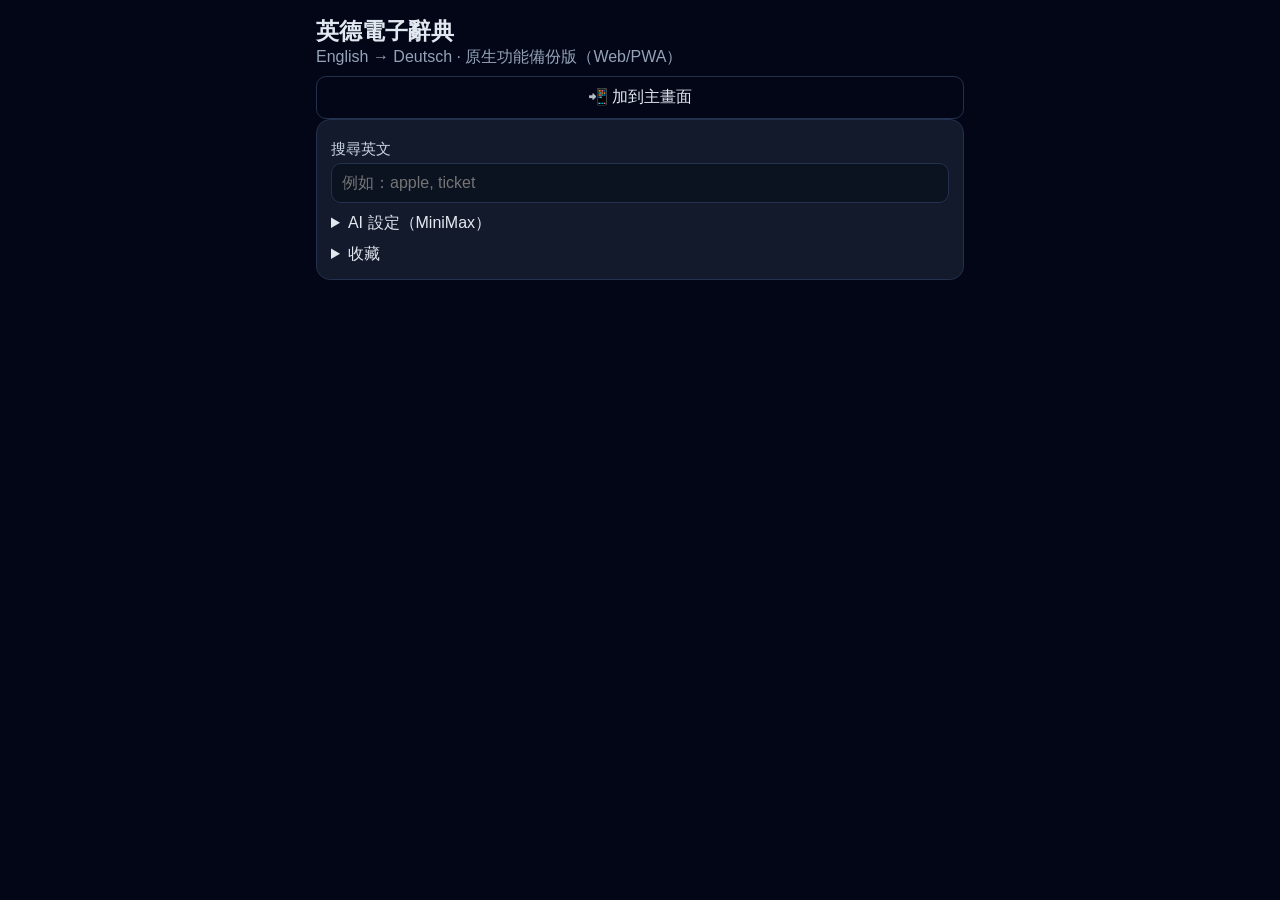
==== index.html @ 1334b5e0 "Publish installable English–Deutsch Dictionary PWA" ====
<!doctype html>
<html lang="zh-Hant">
<head>
  <meta charset="UTF-8" />
  <meta name="viewport" content="width=device-width, initial-scale=1" />
  <title>英德電子辭典</title>
  <meta name="theme-color" content="#0f172a" />
  <link rel="manifest" href="manifest.webmanifest" />
  <link rel="stylesheet" href="styles.css" />
</head>
<body>
  <main class="app">
    <header>
      <h1>英德電子辭典</h1>
      <p>English → Deutsch · 原生功能備份版（Web/PWA）</p>
      <button id="installBtn" class="ghost">📲 加到主畫面</button>
    </header>

    <section id="authGate" class="card hidden">
      <h2>保護頁面</h2>
      <p>請先輸入通行碼，避免未授權人員直接使用。</p>
      <div class="grid">
        <input id="passInput" type="password" placeholder="輸入通行碼" autocomplete="off" />
        <button id="passSubmit">進入</button>
      </div>
      <p id="passError" class="error"></p>
    </section>

    <section id="appMain" class="card">
      <div class="topbar">
        <label>搜尋英文</label>
        <input id="searchInput" type="search" placeholder="例如：apple, ticket" />
      </div>
      <ul id="suggestions" class="list"></ul>
      <article id="resultCard" class="entry hidden"></article>

      <details class="entry">
        <summary>AI 設定（MiniMax）</summary>
        <div class="grid">
          <input id="apiKey" type="password" placeholder="MiniMax API Key" />
          <input id="endpoint" type="url" placeholder="API endpoint" />
          <select id="modelSelect"></select>
          <input id="timeout" type="number" min="5" max="120" step="1" />
          <button id="testBtn">測試 API 設定</button>
        </div>
        <p id="settingsInfo" class="muted">目前未設定 API Key 時，將只使用本機辭典。</p>
      </details>

      <details id="favoritesPanel" class="entry">
        <summary>收藏</summary>
        <ul id="favoritesList" class="list"></ul>
      </details>
    </section>
  </main>

  <script src="config.js"></script>
  <script src="app.js"></script>
</body>
</html>
---- styles.css ----
:root {
  color-scheme: light dark;
  --bg: #0b1220;
  --card: #121a2c;
  --text: #e2e8f0;
  --muted: #94a3b8;
  --line: #23314f;
  --accent: #38bdf8;
}
* { box-sizing: border-box; }
body { margin: 0; font-family: -apple-system, BlinkMacSystemFont, 'Segoe UI', sans-serif; background: #020617; color: var(--text); }
.app { max-width: 680px; margin: 0 auto; padding: 16px; }
h1 { margin: 0; font-size: 1.45rem; }
p { margin: 0; color: var(--muted); }
.card { background: var(--card); border: 1px solid var(--line); border-radius: 14px; padding: 14px; margin-bottom: 12px; }
.hidden { display: none; }
.topbar { margin-bottom: 10px; }
label { display: block; margin: 6px 0 4px; color: #cbd5e1; font-size: 0.92rem; }
input, button, select { width: 100%; border: 1px solid var(--line); background: #0b1220; color: var(--text); border-radius: 10px; padding: 10px; font-size: 1rem; }
button { background: linear-gradient(120deg, #0ea5e9, #2563eb); border: none; }
button.ghost { margin-top: 8px; background: transparent; border: 1px solid var(--line); color: var(--text); }
.grid { display: grid; gap: 8px; }
.list { list-style: none; padding: 0; margin: 8px 0; }
.list li { padding: 8px; border-bottom: 1px solid var(--line); }
.list li:last-child { border-bottom: none; }
.entry { margin-top: 10px; }
.entry strong { color: #f8fafc; }
.result-line { color: #e2e8f0; margin-top: 6px; }
.success { color: #22c55e; }
.error { color: #f87171; }
.muted { color: #94a3b8; font-size: 0.9rem; }
.resultTitle { margin-top: 8px; font-size: 1.05rem; }
.actions { display: flex; gap: 6px; margin-top: 8px; }
.actions button { flex: 1; }
small { color: #94a3b8; }
summary { cursor: pointer; }
@media (max-width: 520px) {
  .app { padding: 10px; }
}
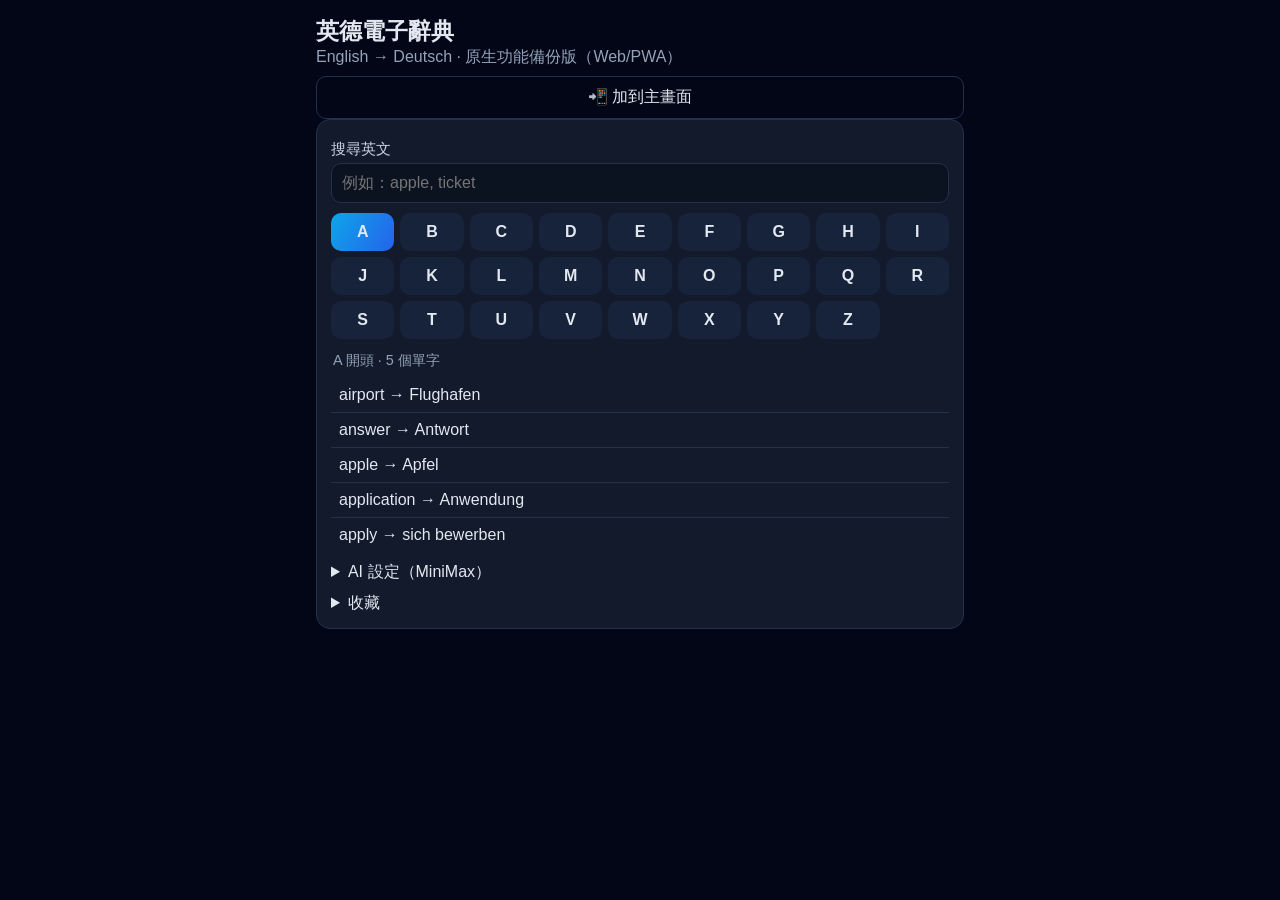
==== commit 6bd99c89: "Fix MiniMax test and add A–Z English browsing" ====
--- a/index.html
+++ b/index.html
@@ -31,6 +31,8 @@
         <label>搜尋英文</label>
         <input id="searchInput" type="search" placeholder="例如：apple, ticket" />
       </div>
+      <nav id="alphabetNav" class="alphabet" aria-label="依英文字母瀏覽"></nav>
+      <div id="browseHeading" class="browse-heading"></div>
       <ul id="suggestions" class="list"></ul>
       <article id="resultCard" class="entry hidden"></article>
 
--- a/styles.css
+++ b/styles.css
@@ -15,6 +15,10 @@
 .card { background: var(--card); border: 1px solid var(--line); border-radius: 14px; padding: 14px; margin-bottom: 12px; }
 .hidden { display: none; }
 .topbar { margin-bottom: 10px; }
+.alphabet { display: grid; grid-template-columns: repeat(9, 1fr); gap: 6px; margin: 10px 0; }
+.alphabet button { min-height: 38px; padding: 7px 2px; font-weight: 700; background: #17233a; }
+.alphabet button.active { background: linear-gradient(120deg, #0ea5e9, #2563eb); }
+.browse-heading { margin: 12px 2px 4px; color: var(--muted); font-size: 0.9rem; }
 label { display: block; margin: 6px 0 4px; color: #cbd5e1; font-size: 0.92rem; }
 input, button, select { width: 100%; border: 1px solid var(--line); background: #0b1220; color: var(--text); border-radius: 10px; padding: 10px; font-size: 1rem; }
 button { background: linear-gradient(120deg, #0ea5e9, #2563eb); border: none; }
@@ -36,4 +40,5 @@
 summary { cursor: pointer; }
 @media (max-width: 520px) {
   .app { padding: 10px; }
+  .alphabet { grid-template-columns: repeat(7, 1fr); gap: 5px; }
 }
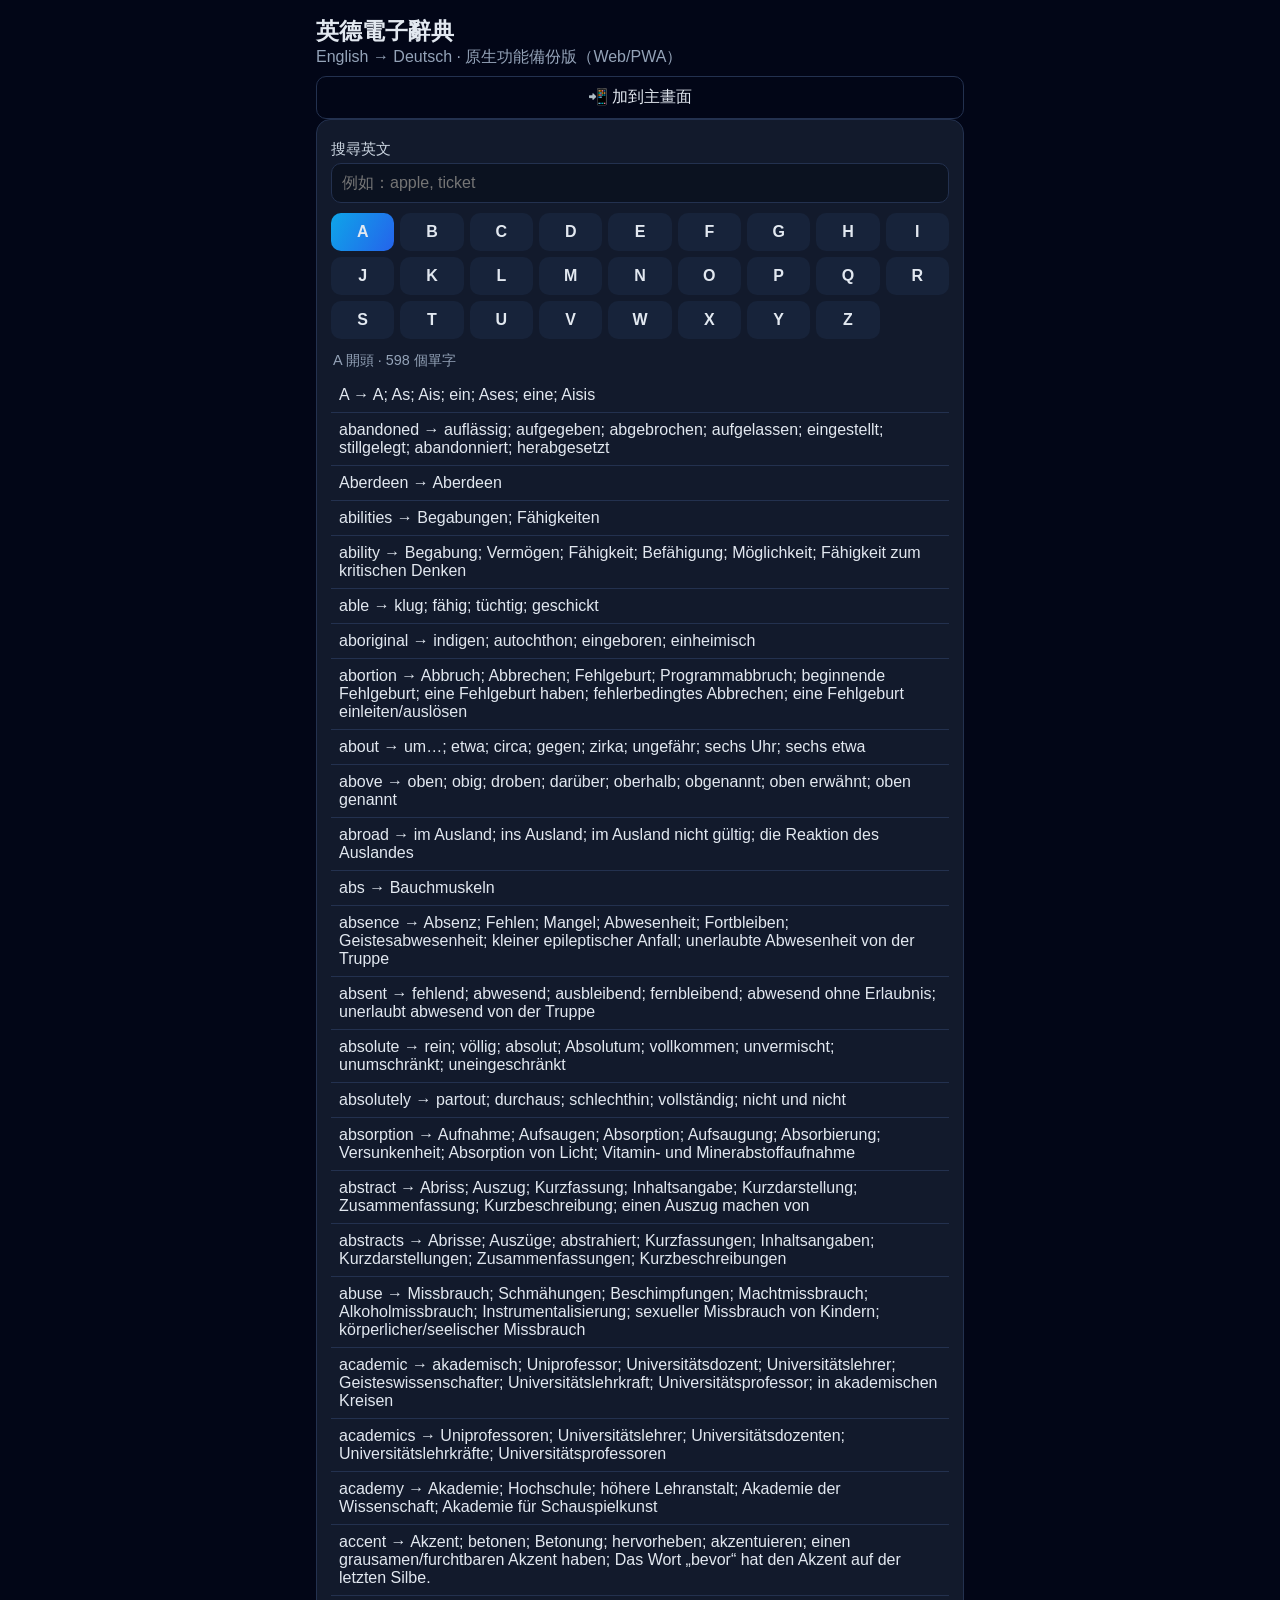
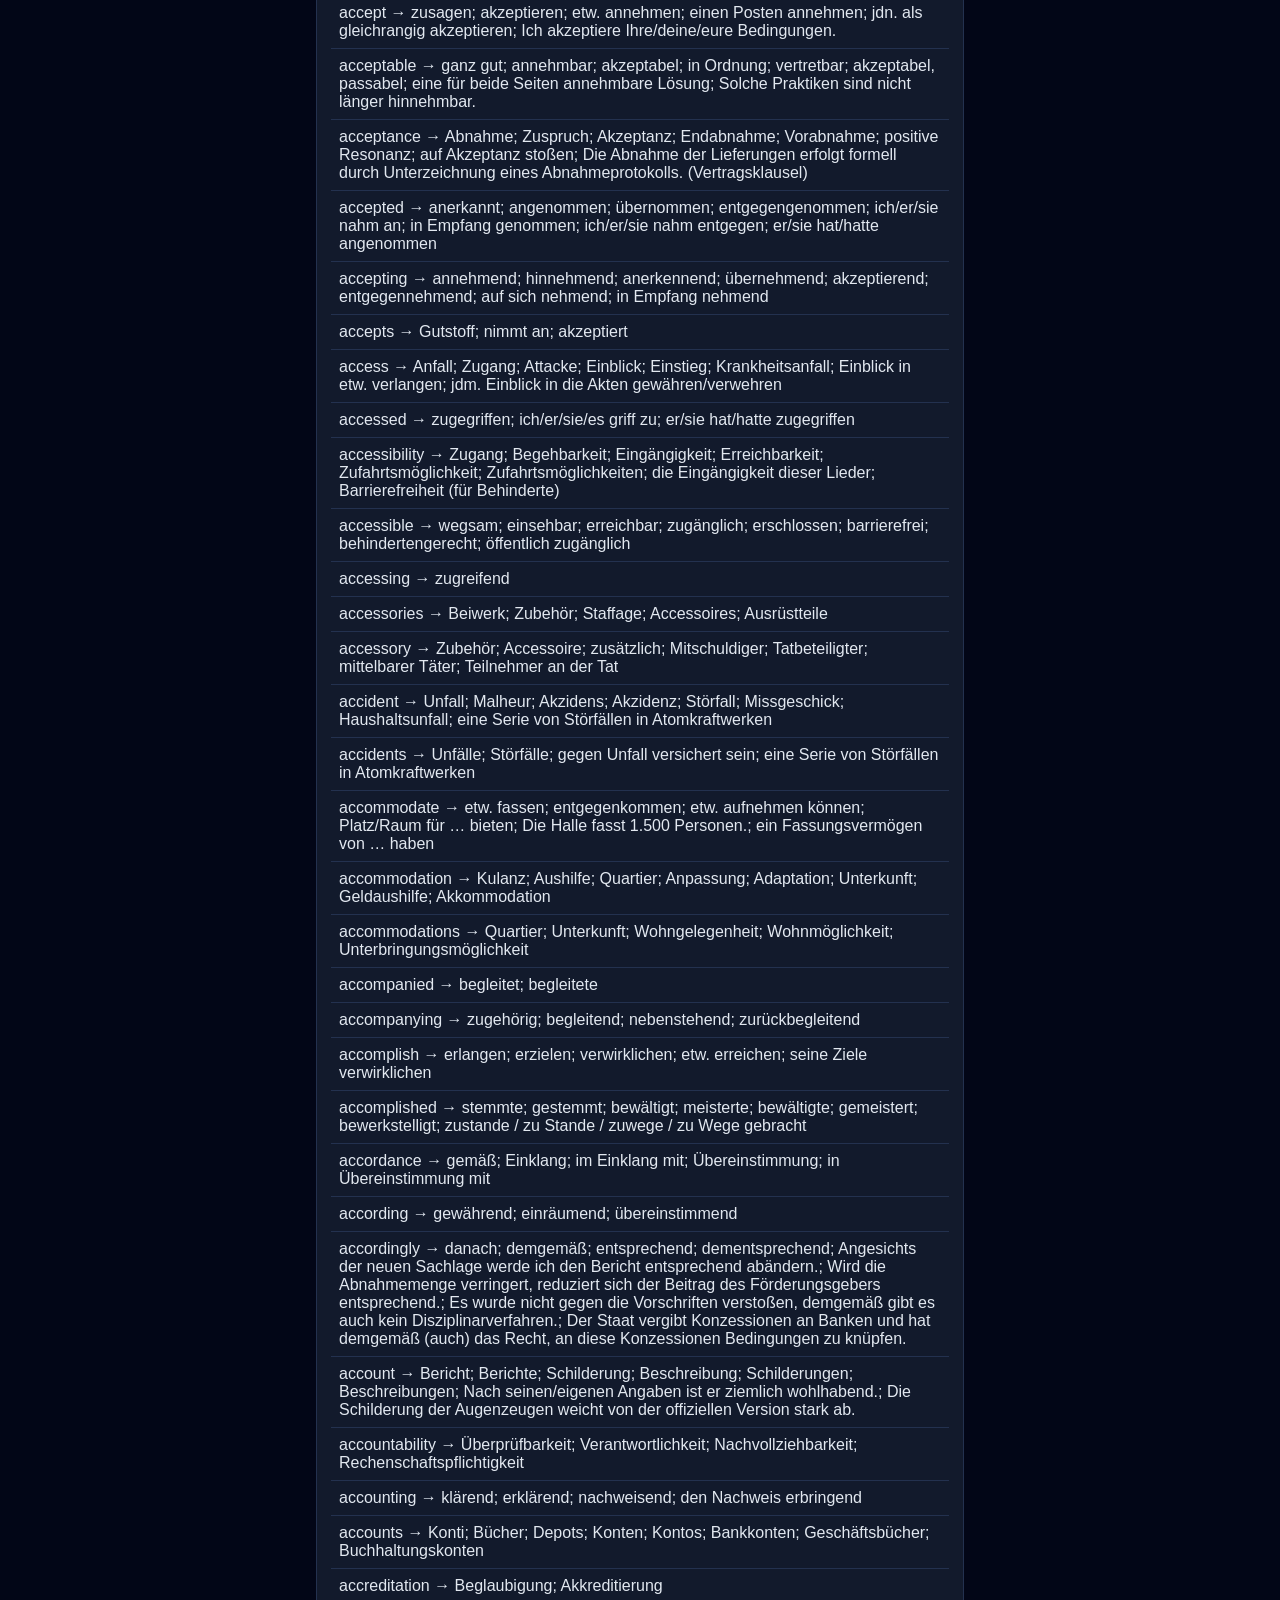
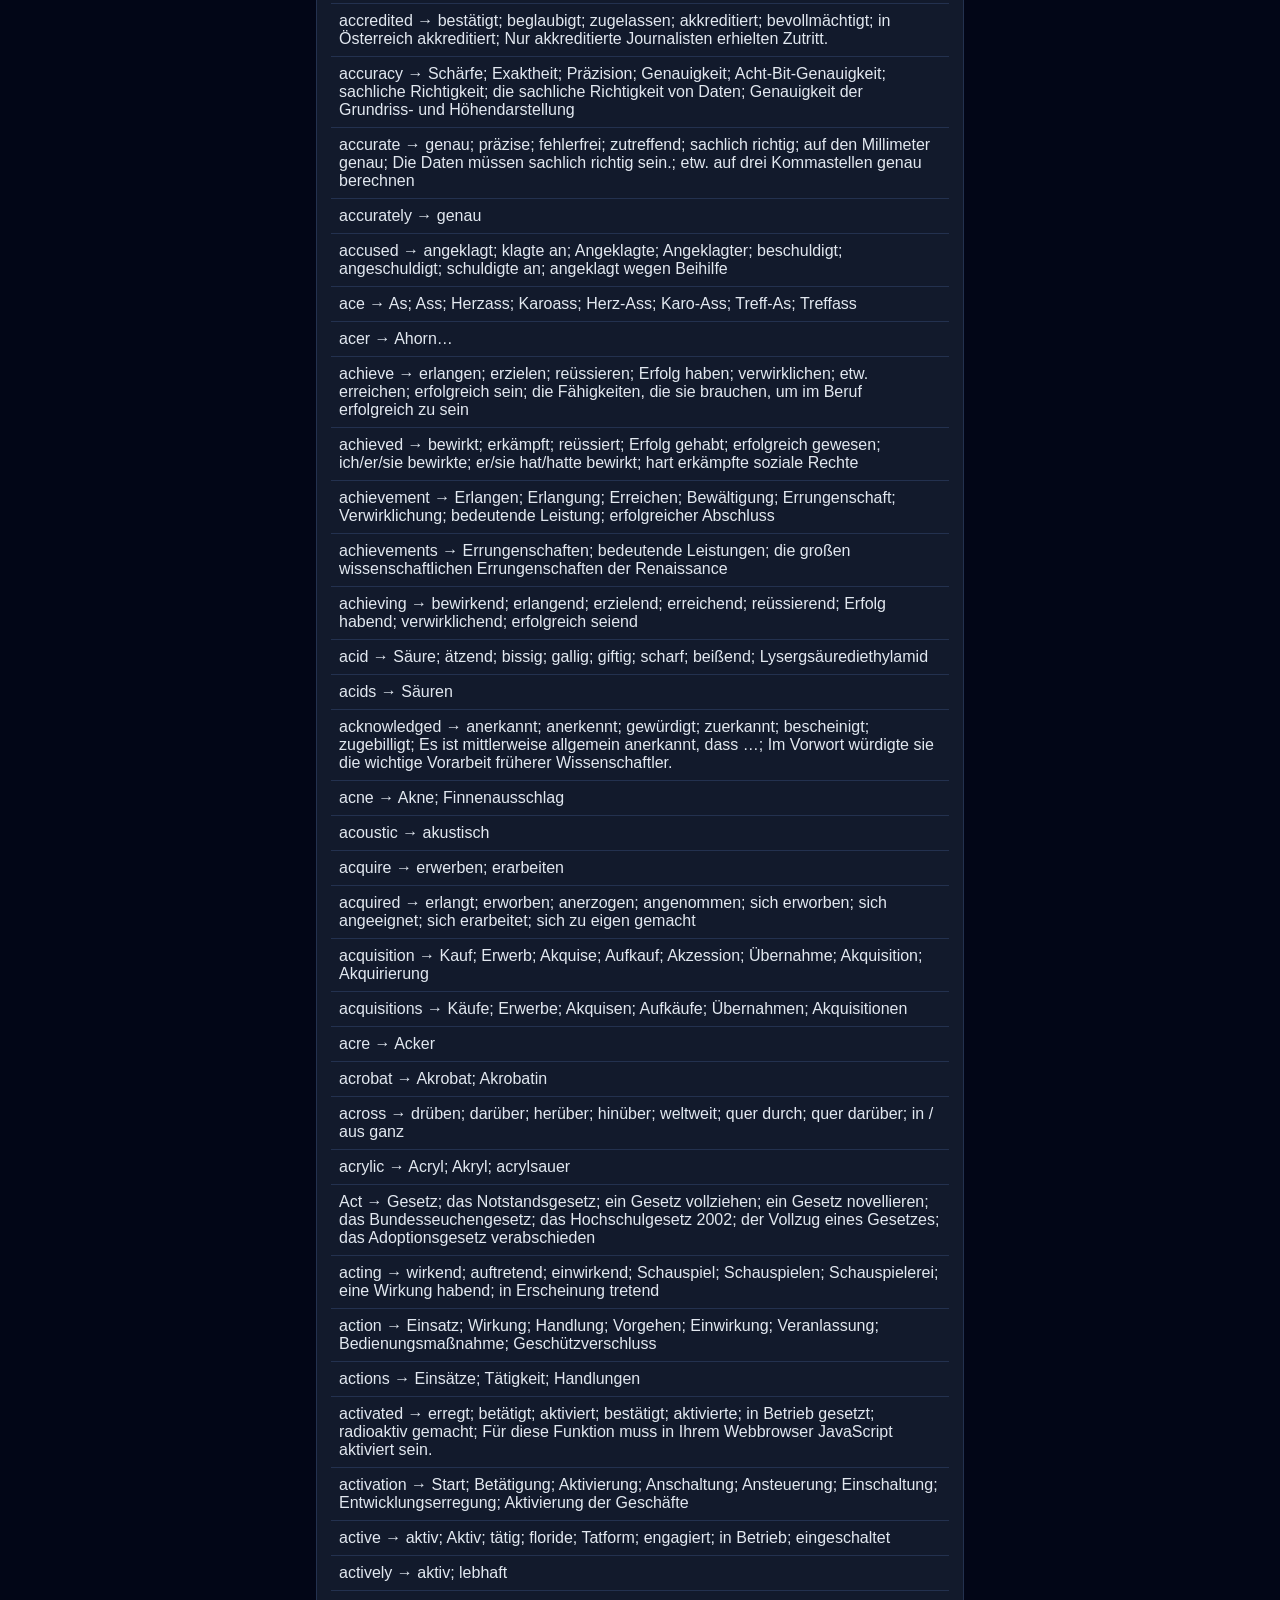
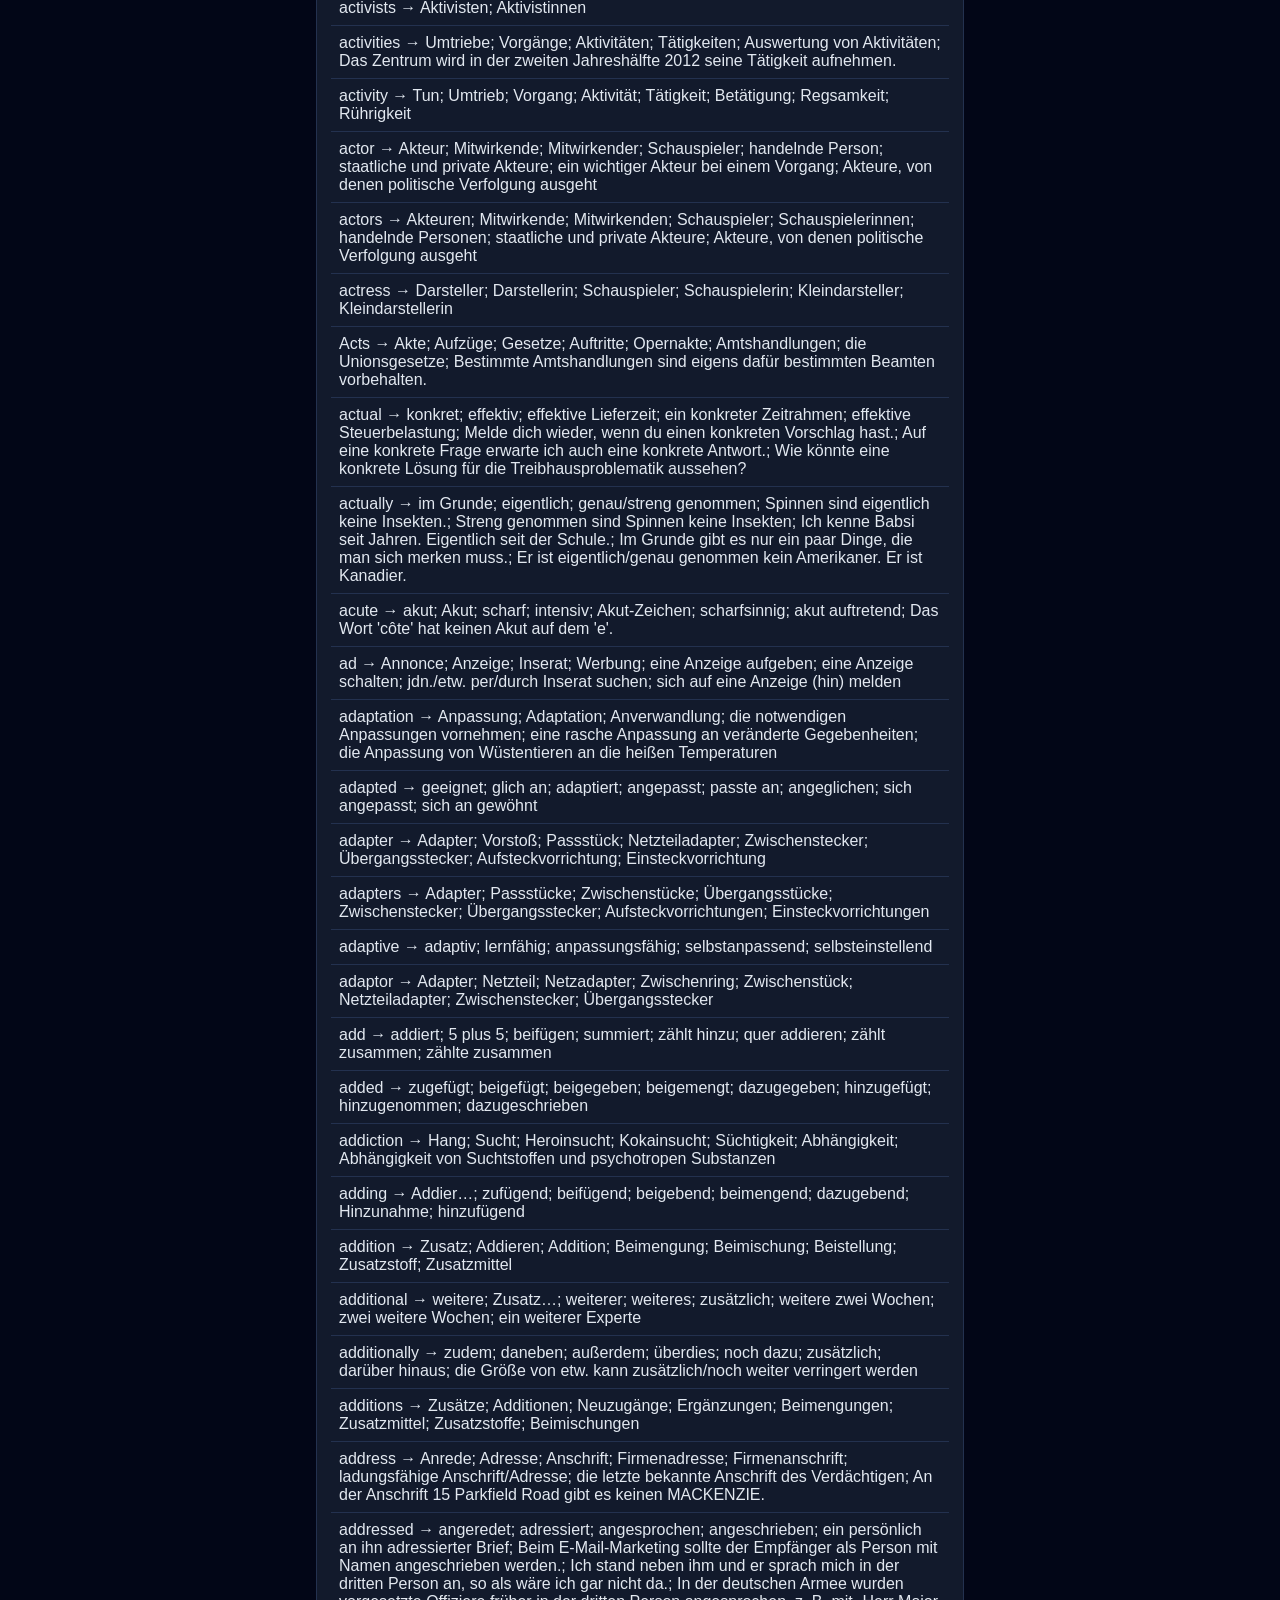
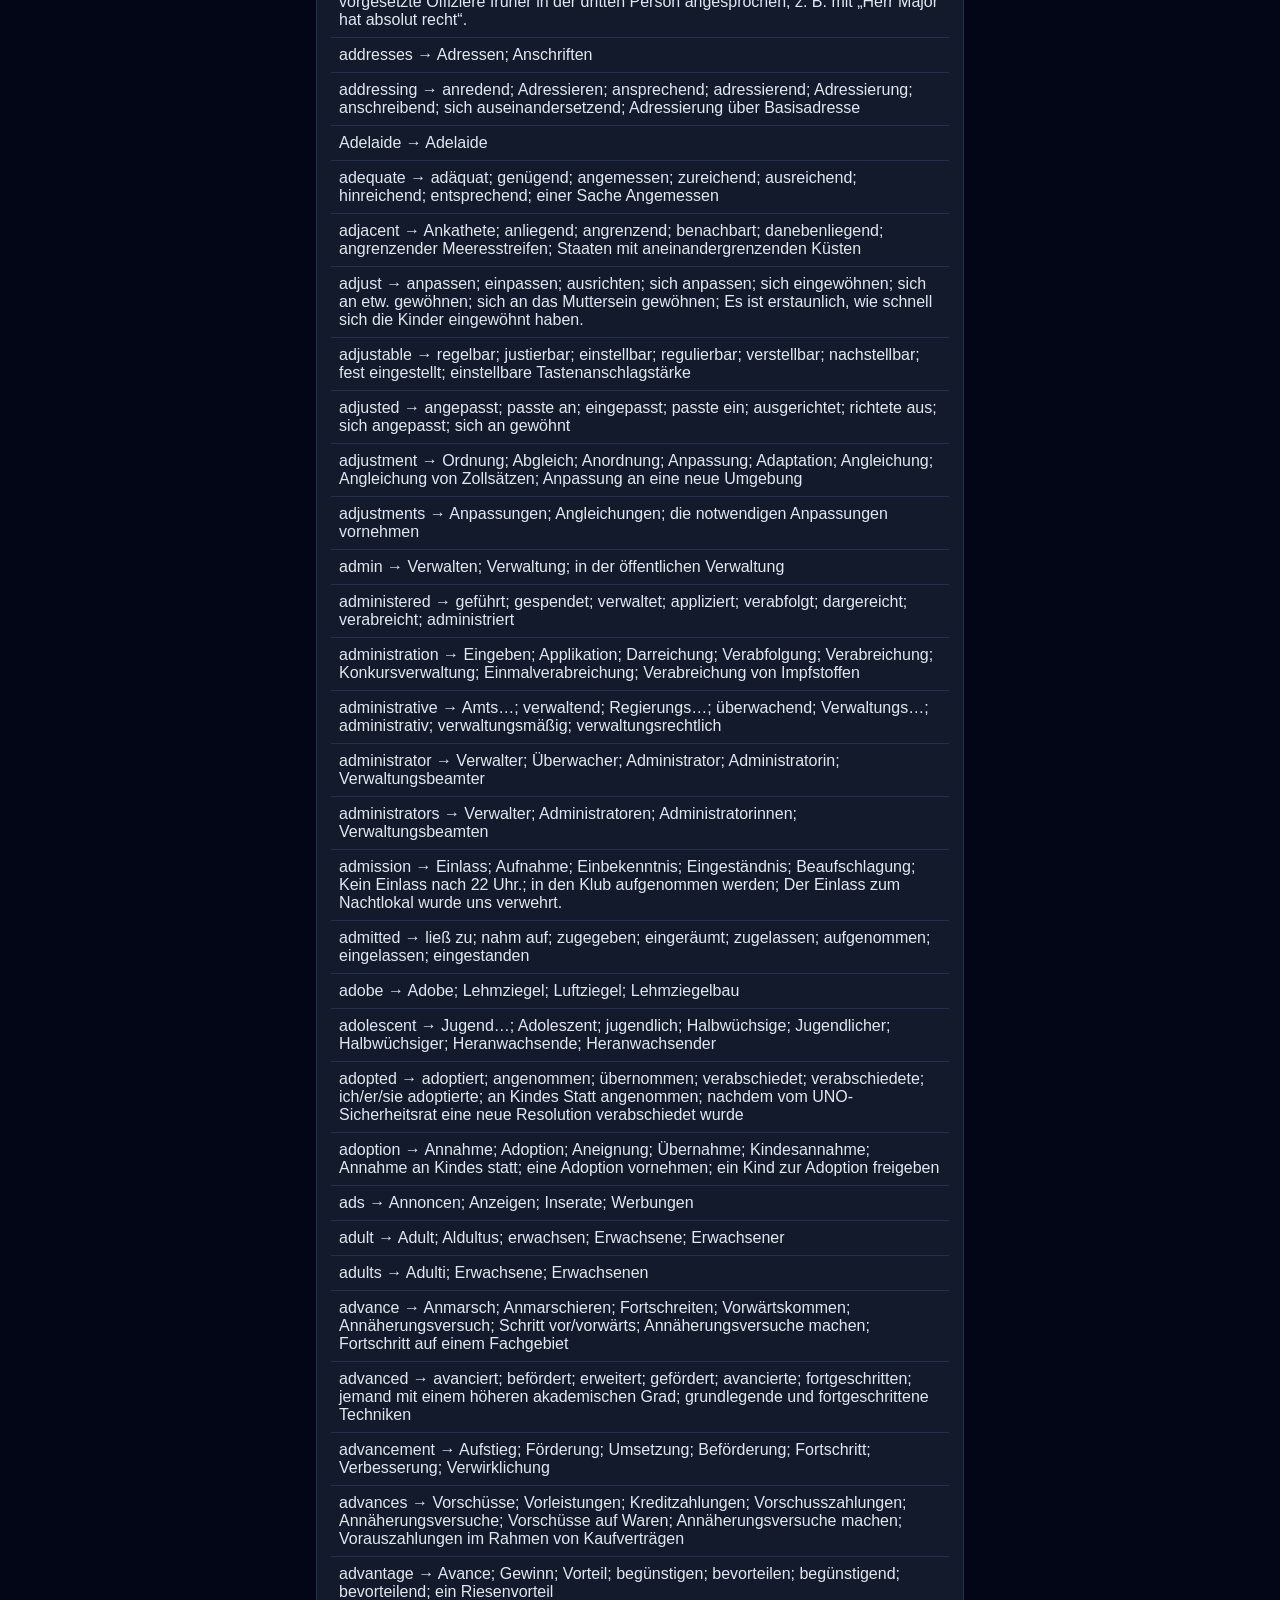
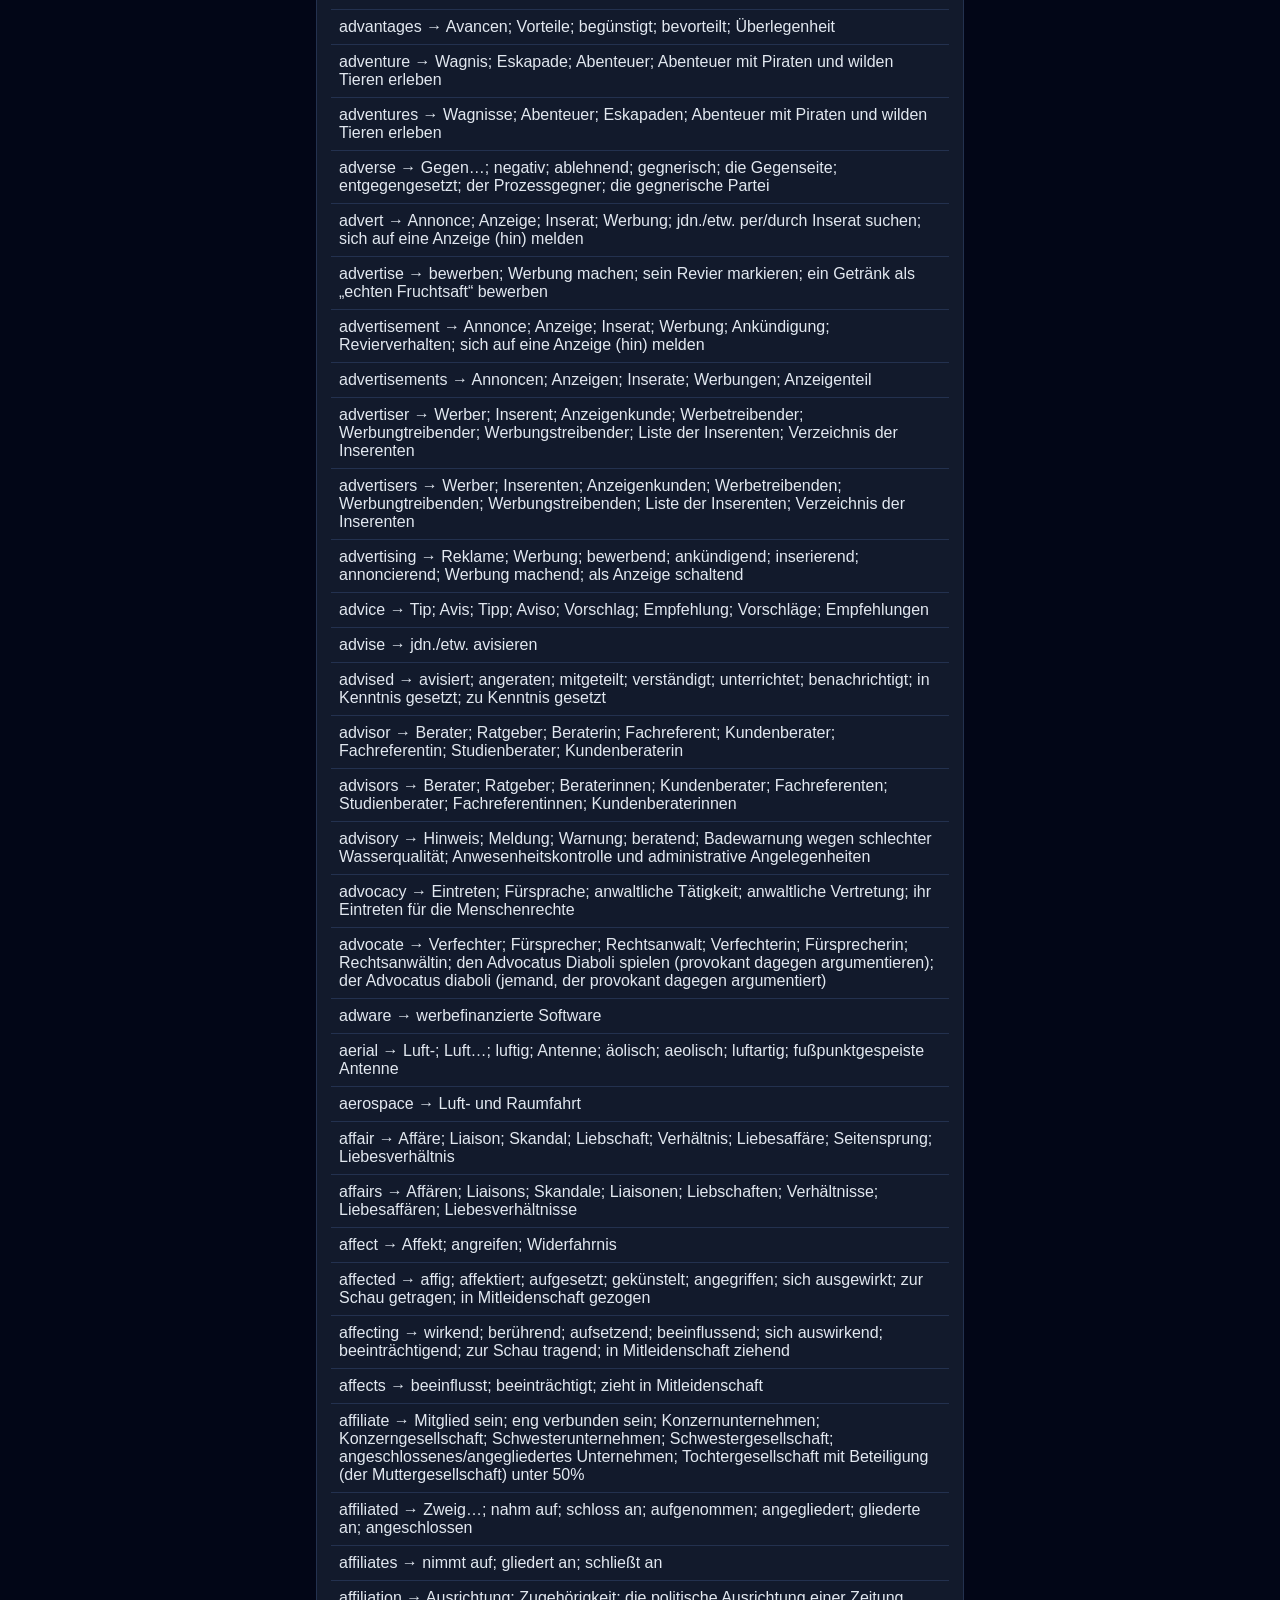
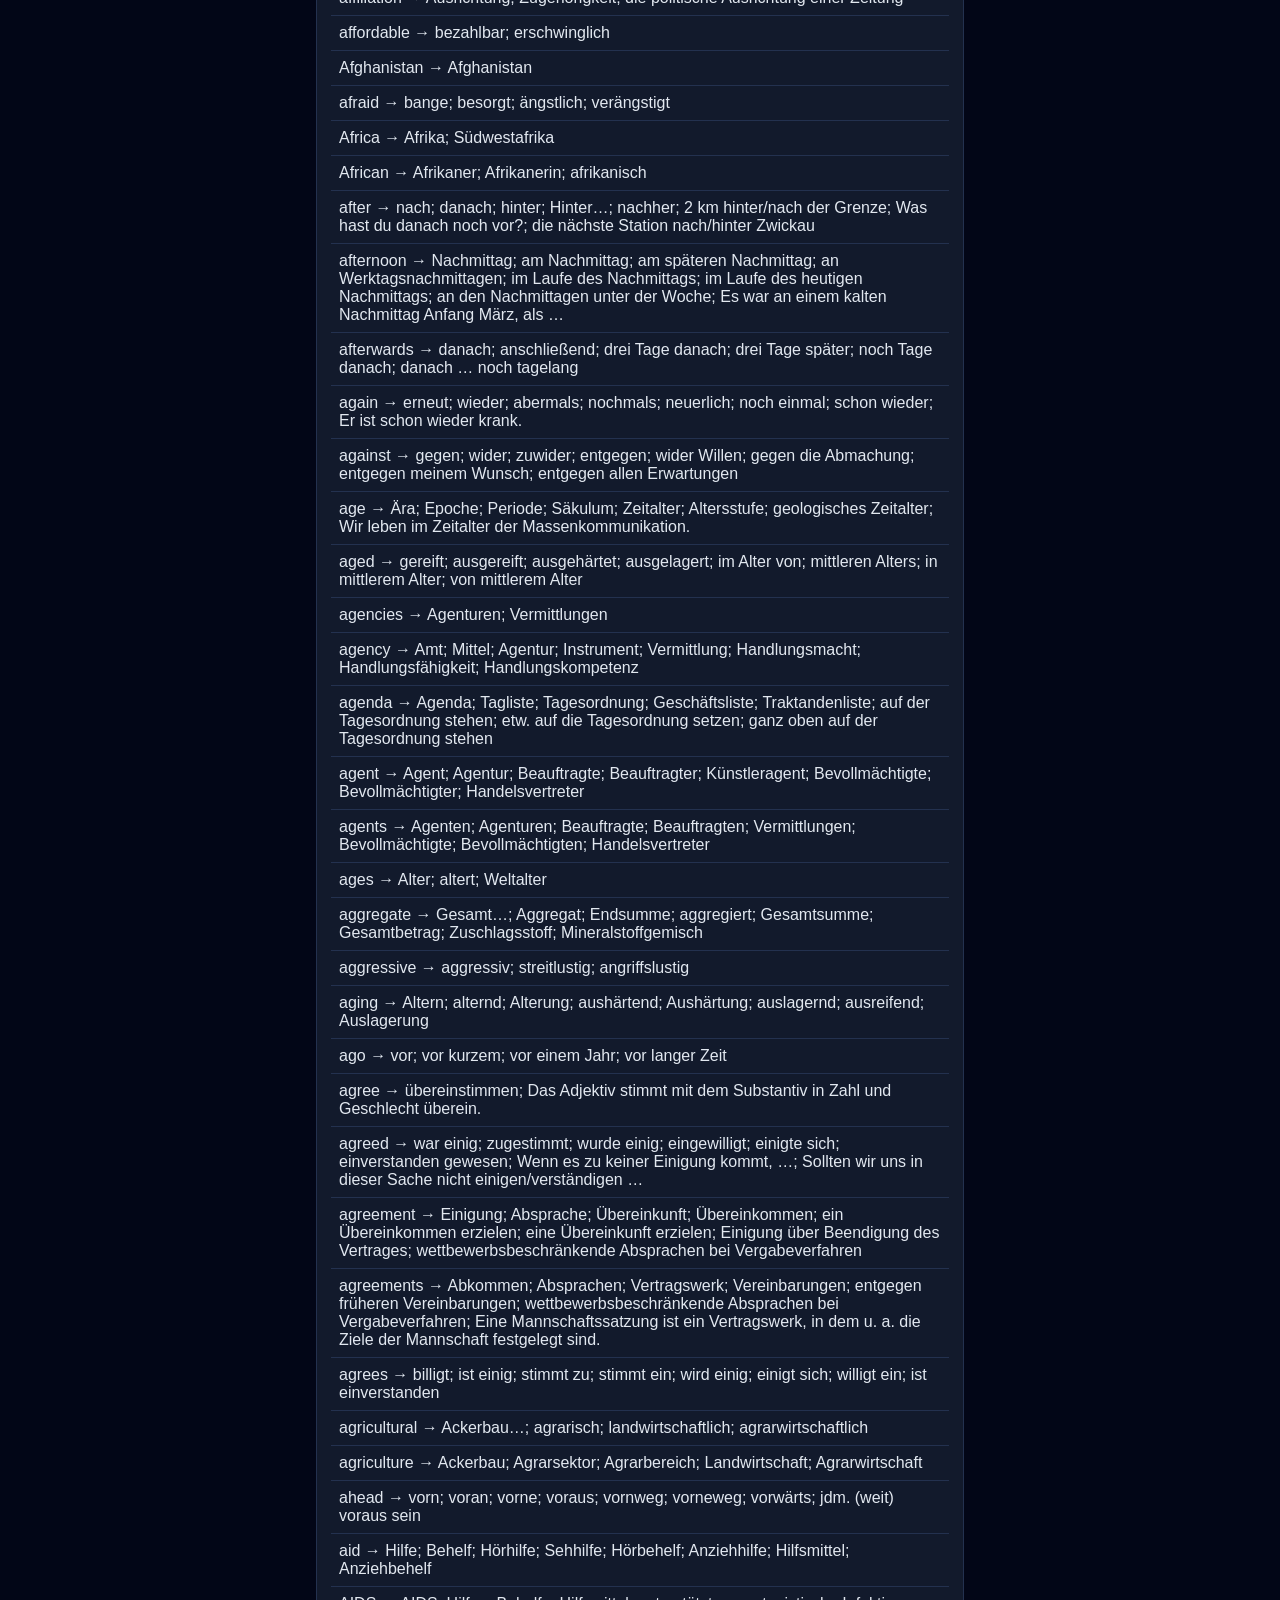
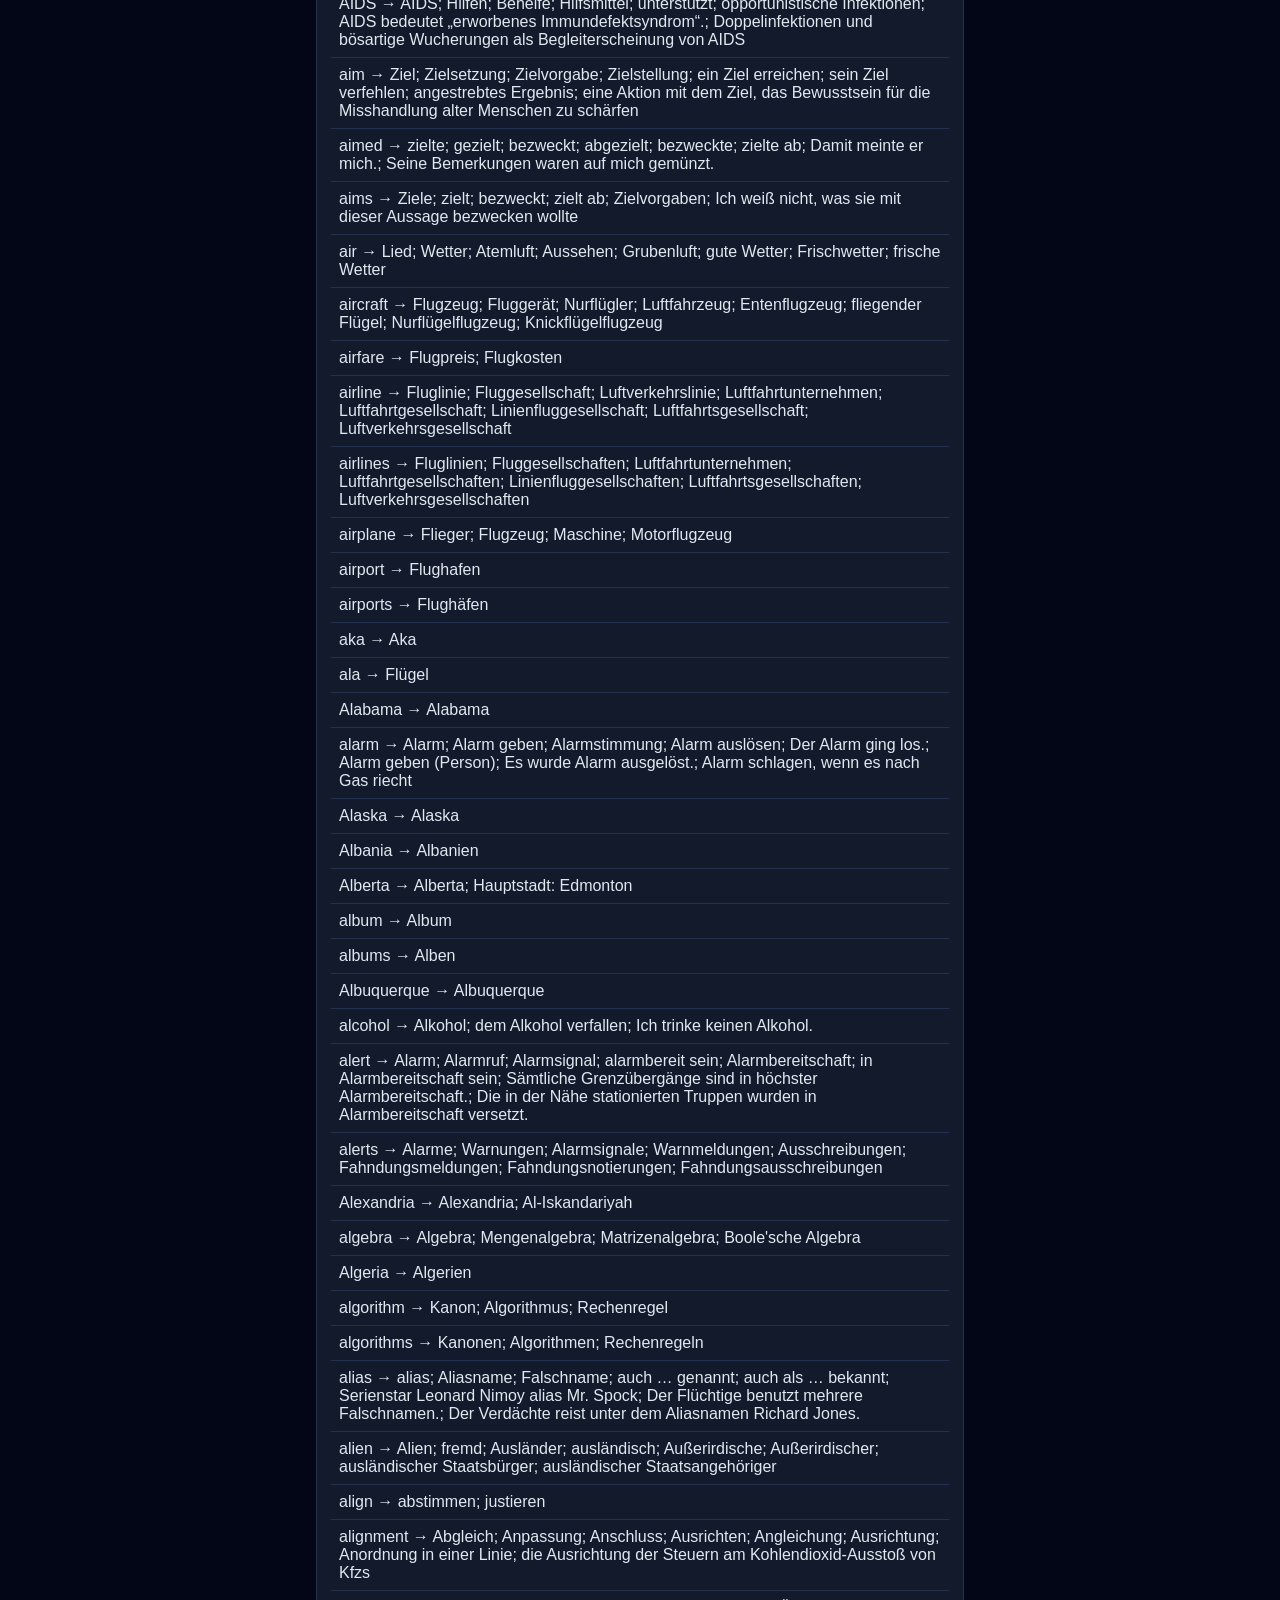
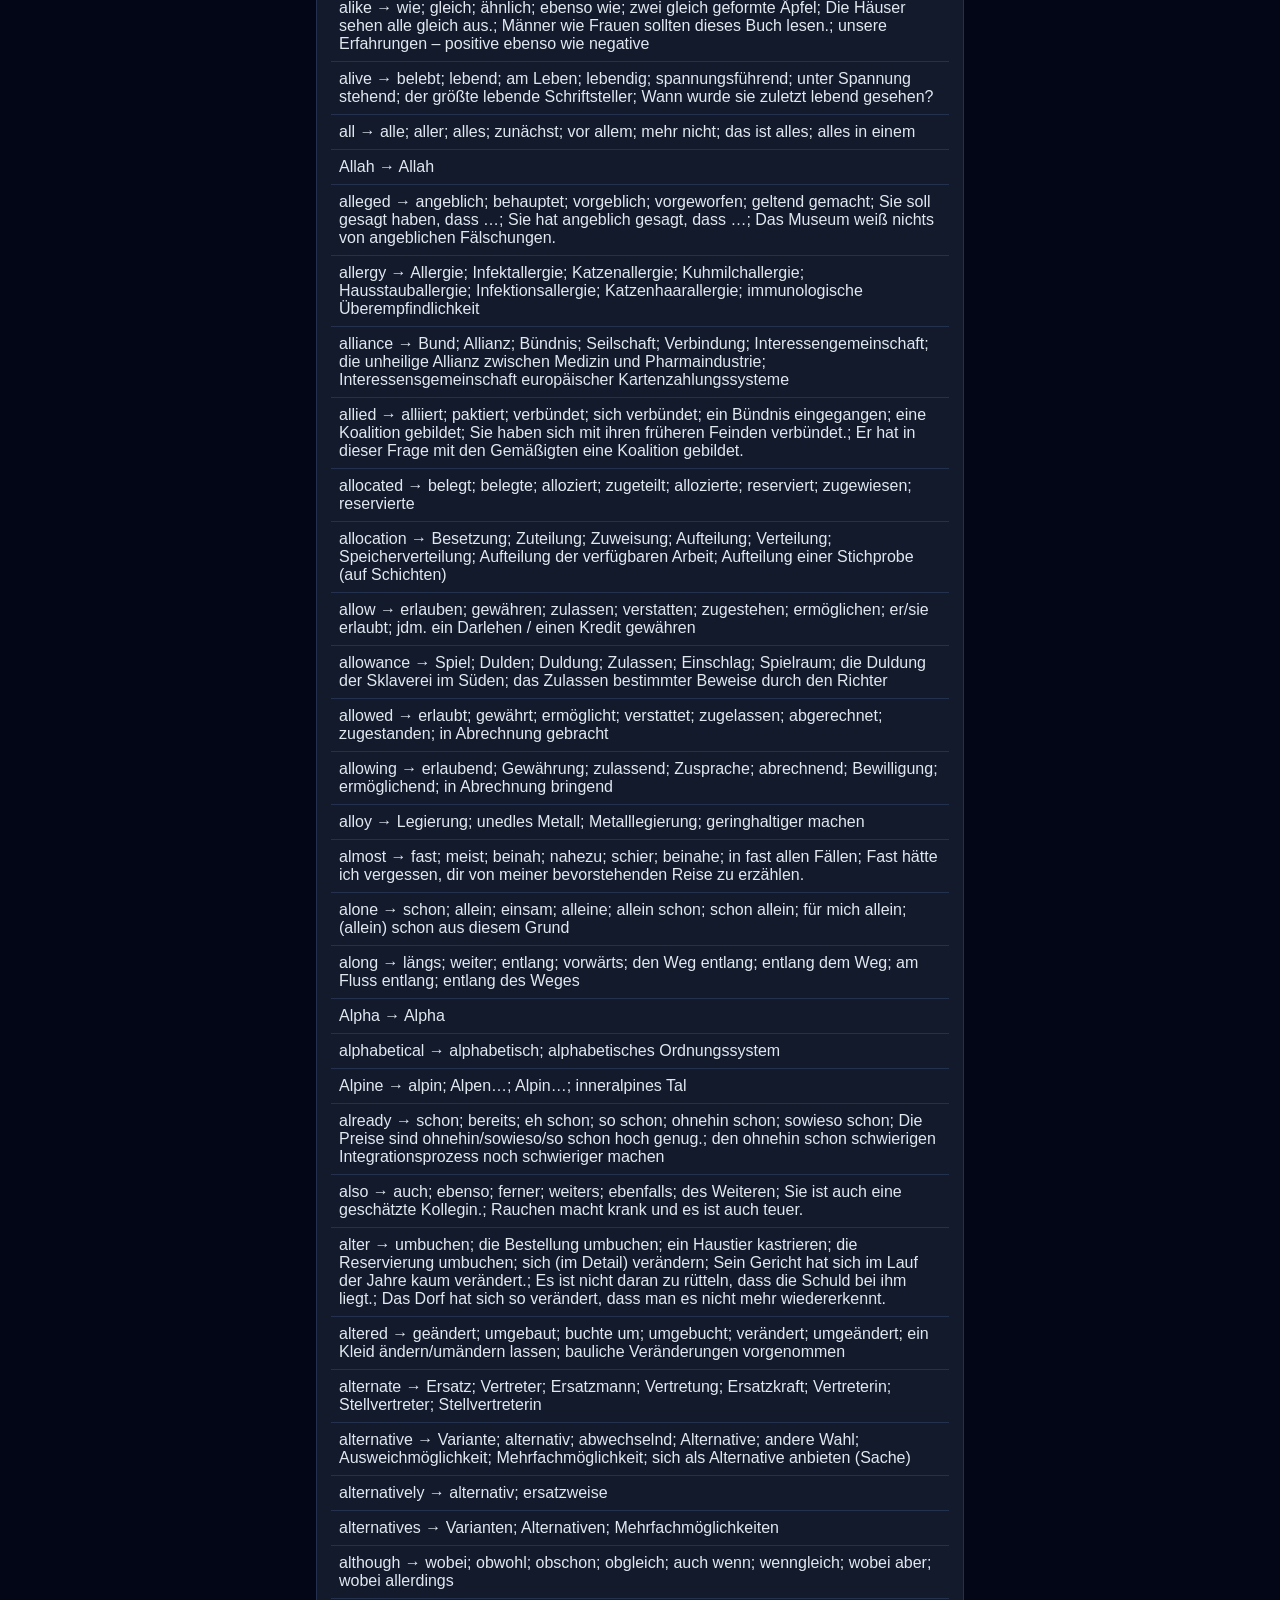
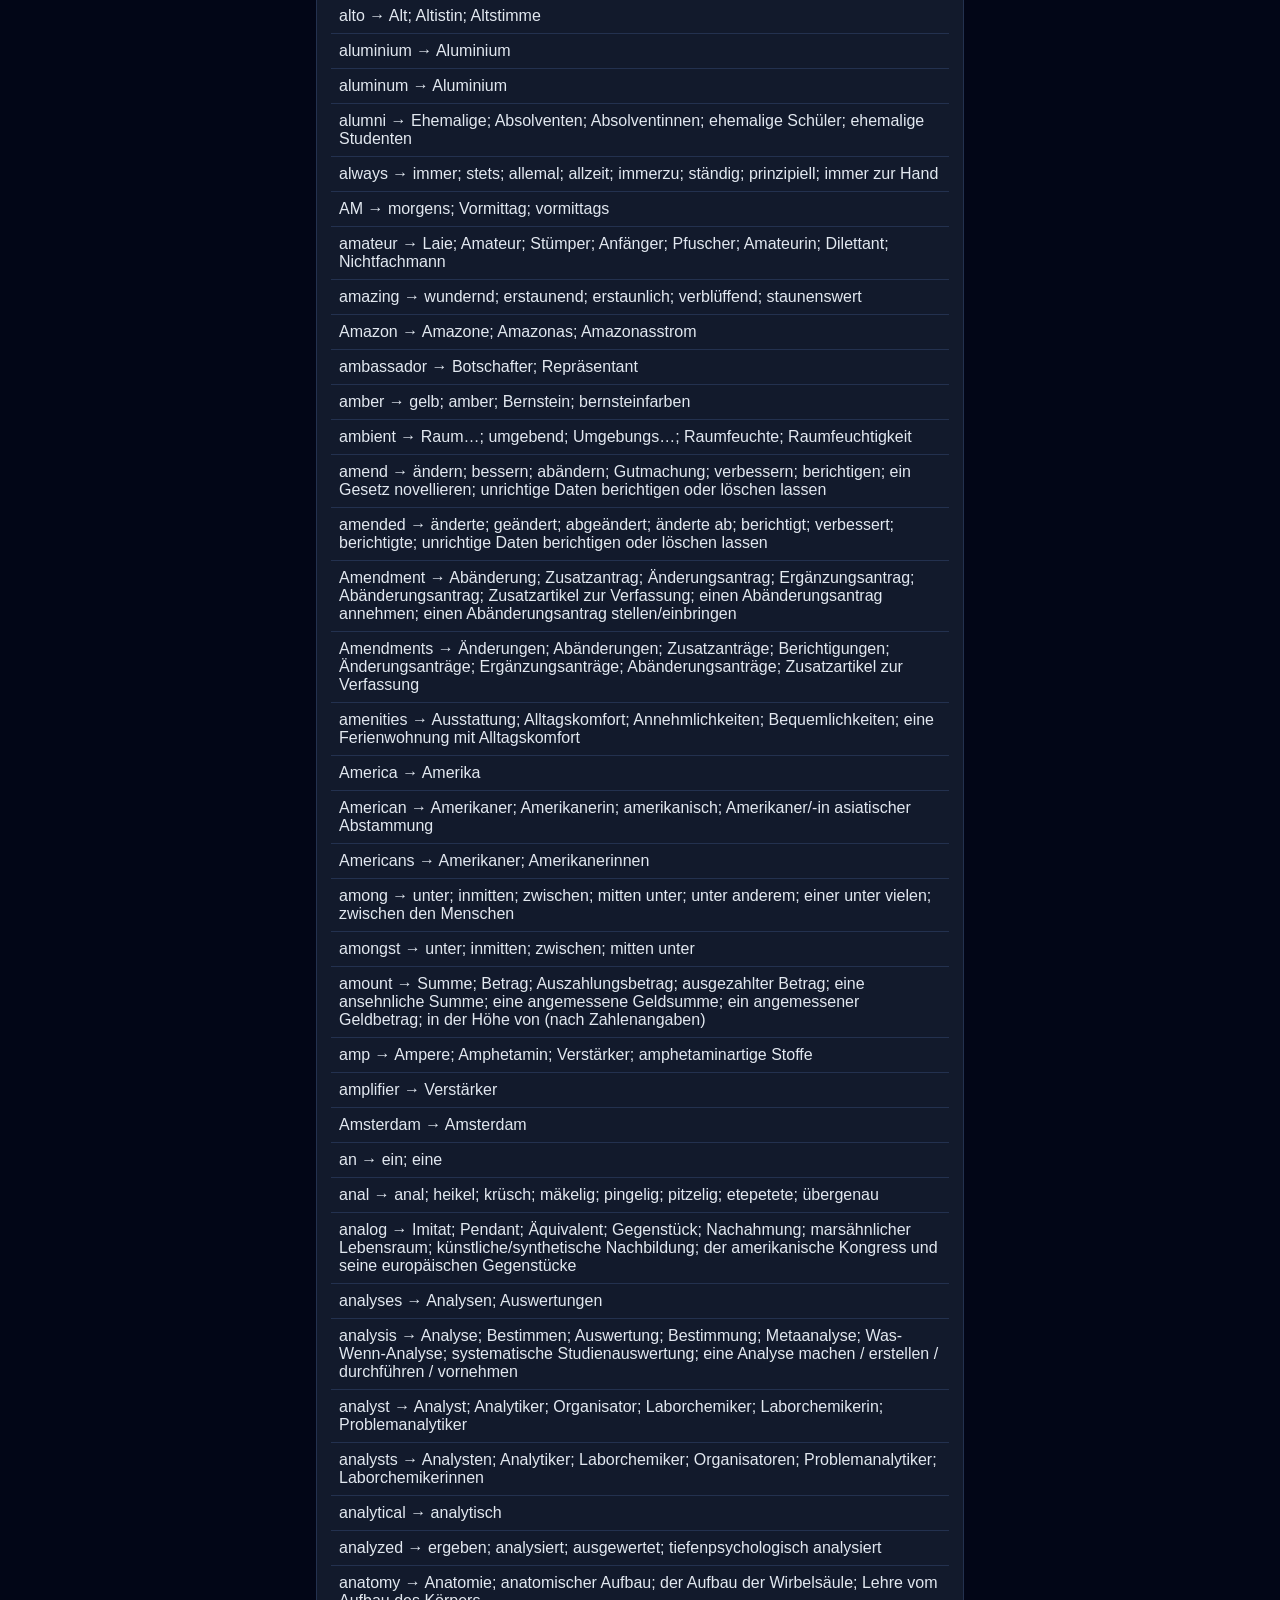
==== commit 0804a90a: "Expand offline English–German dictionary to 8,300 words" ====
--- a/index.html
+++ b/index.html
@@ -6,7 +6,7 @@
   <title>英德電子辭典</title>
   <meta name="theme-color" content="#0f172a" />
   <link rel="manifest" href="manifest.webmanifest" />
-  <link rel="stylesheet" href="styles.css" />
+  <link rel="stylesheet" href="styles.css?v=13" />
 </head>
 <body>
   <main class="app">
@@ -55,7 +55,7 @@
     </section>
   </main>
 
-  <script src="config.js"></script>
-  <script src="app.js"></script>
+  <script src="config.js?v=13"></script>
+  <script src="app.js?v=13"></script>
 </body>
 </html>
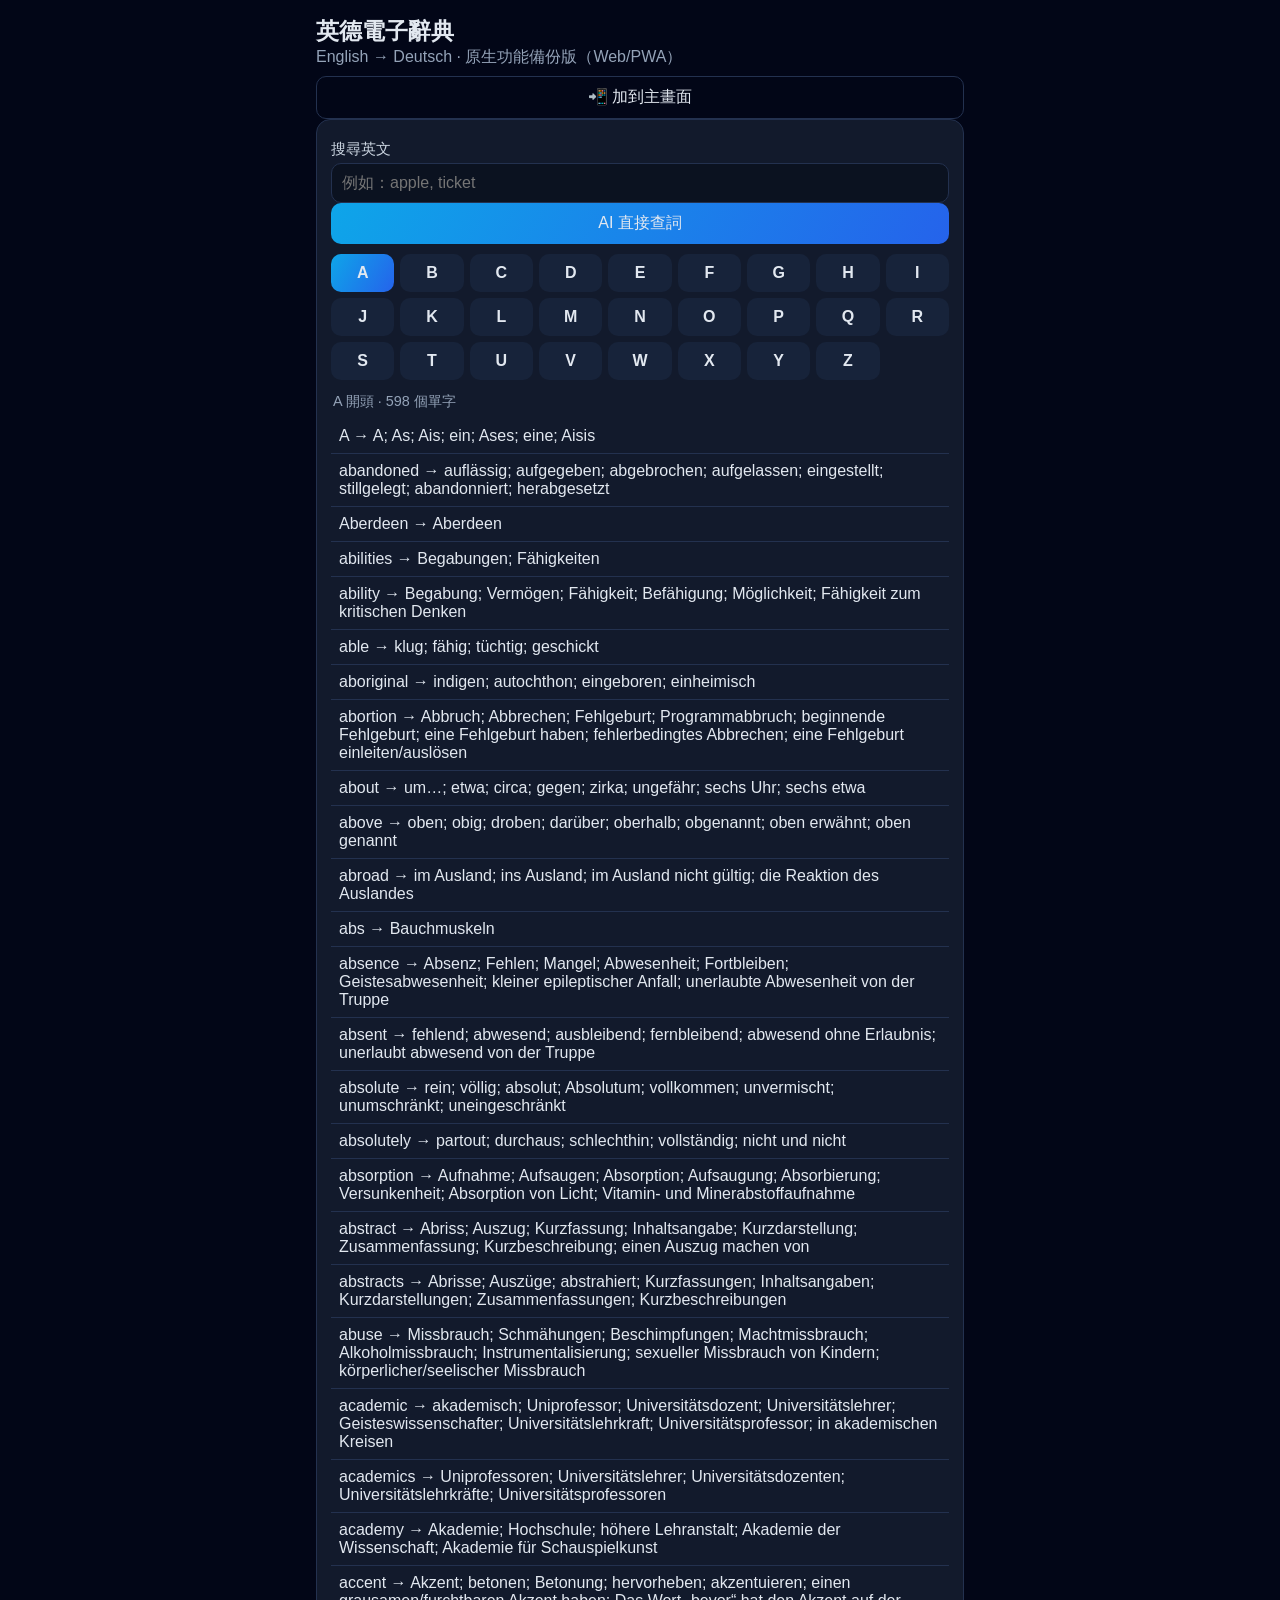
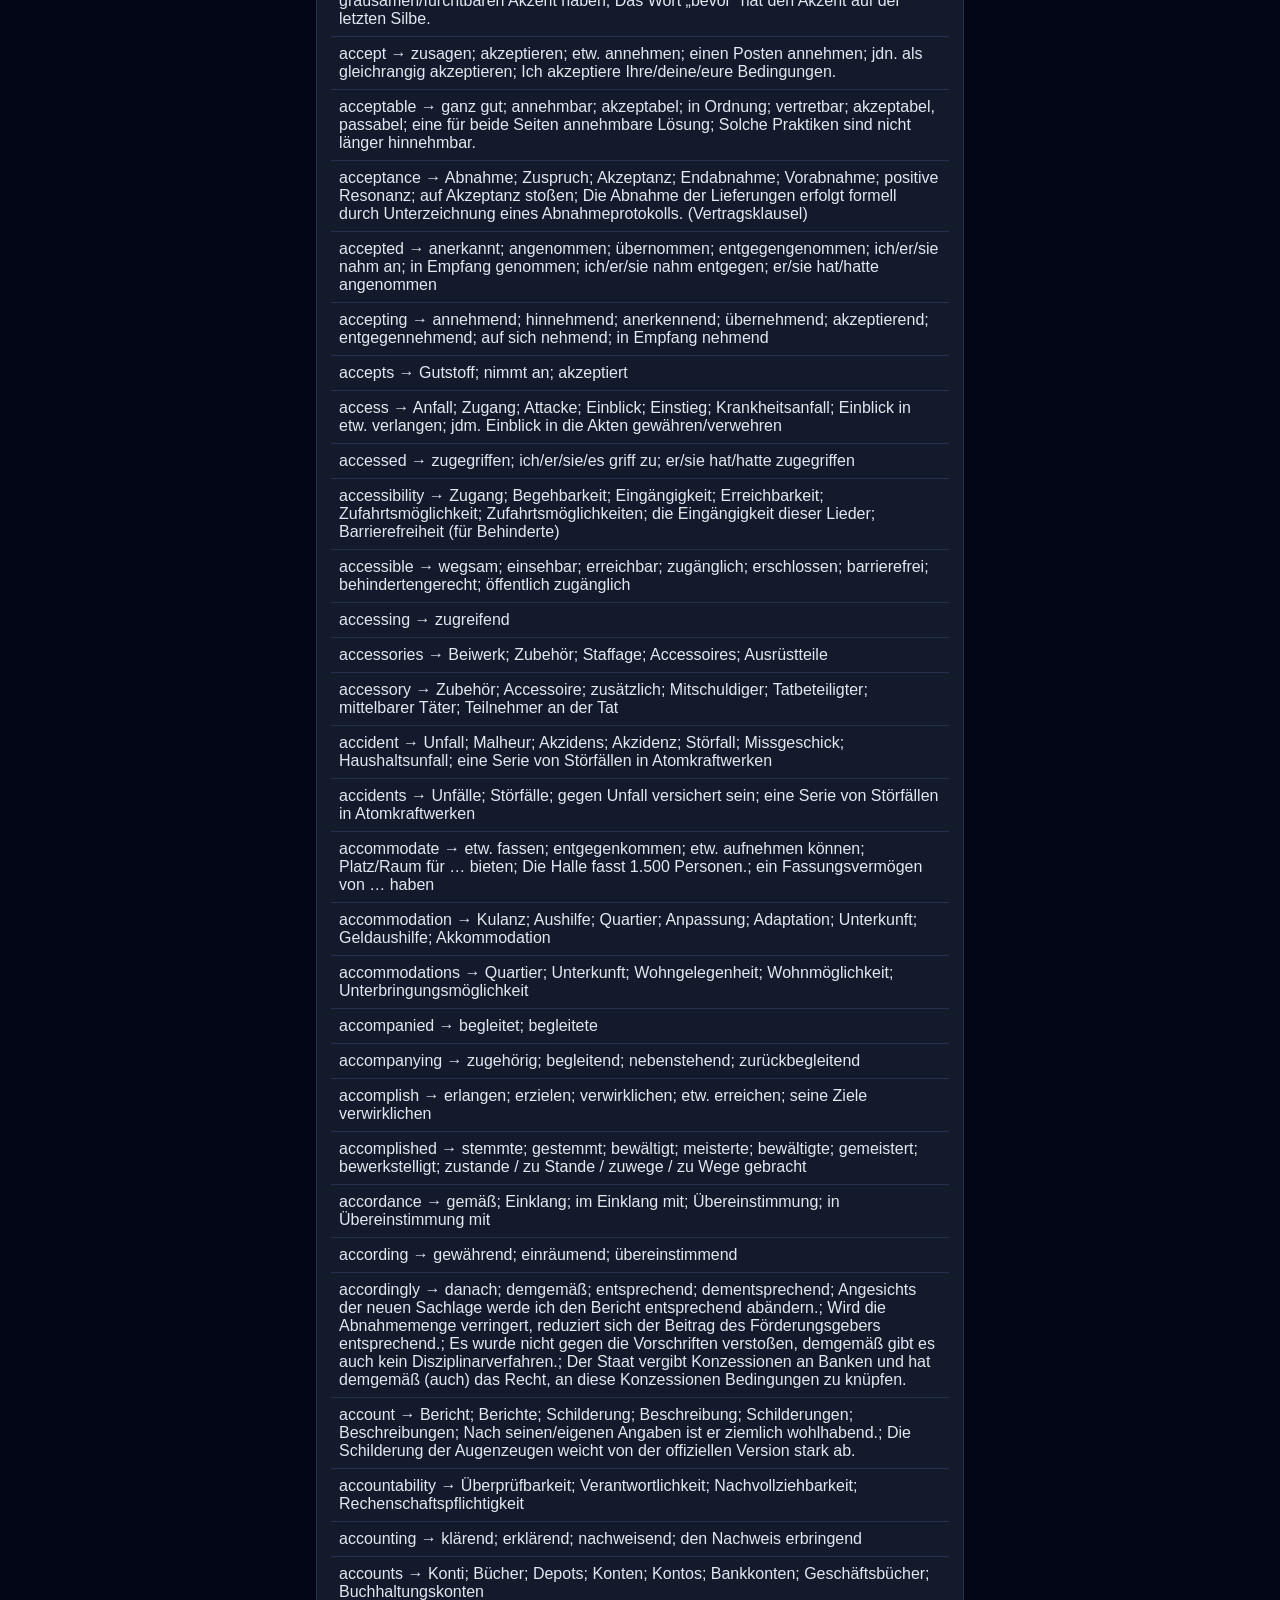
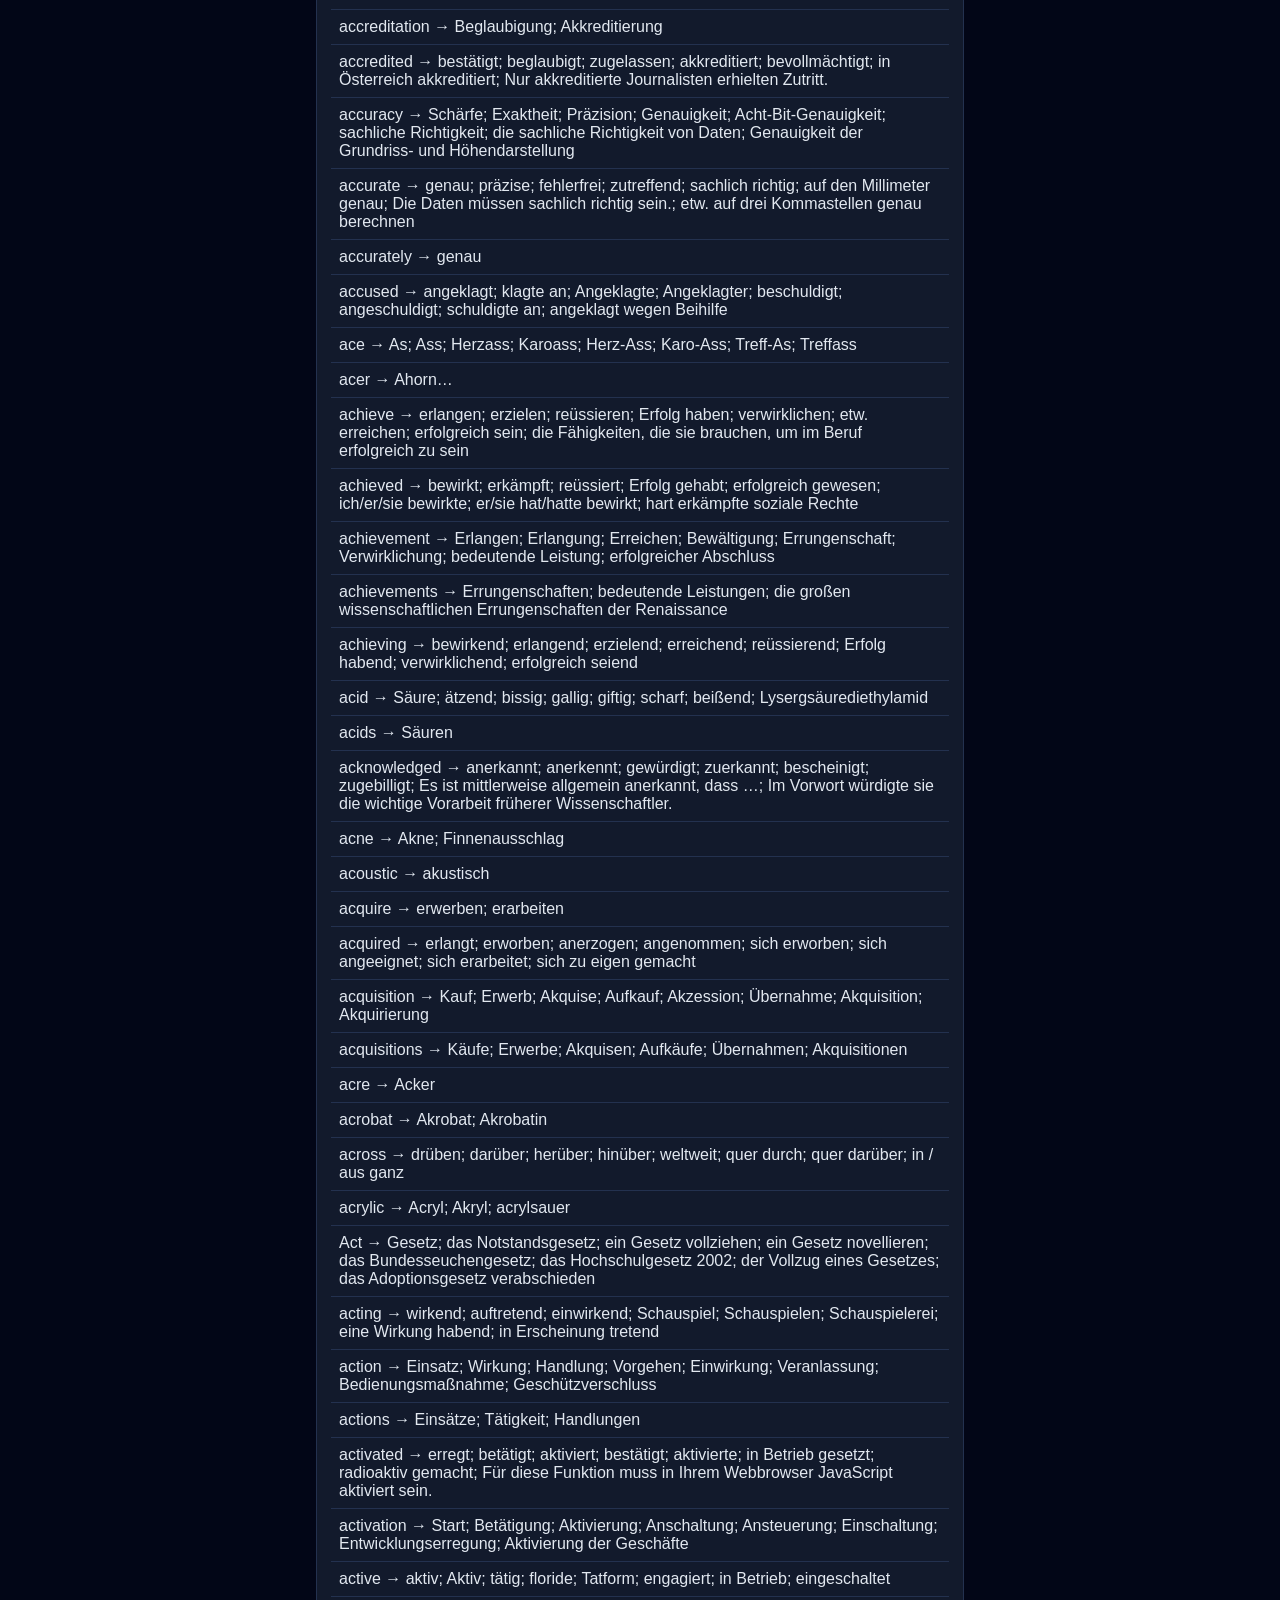
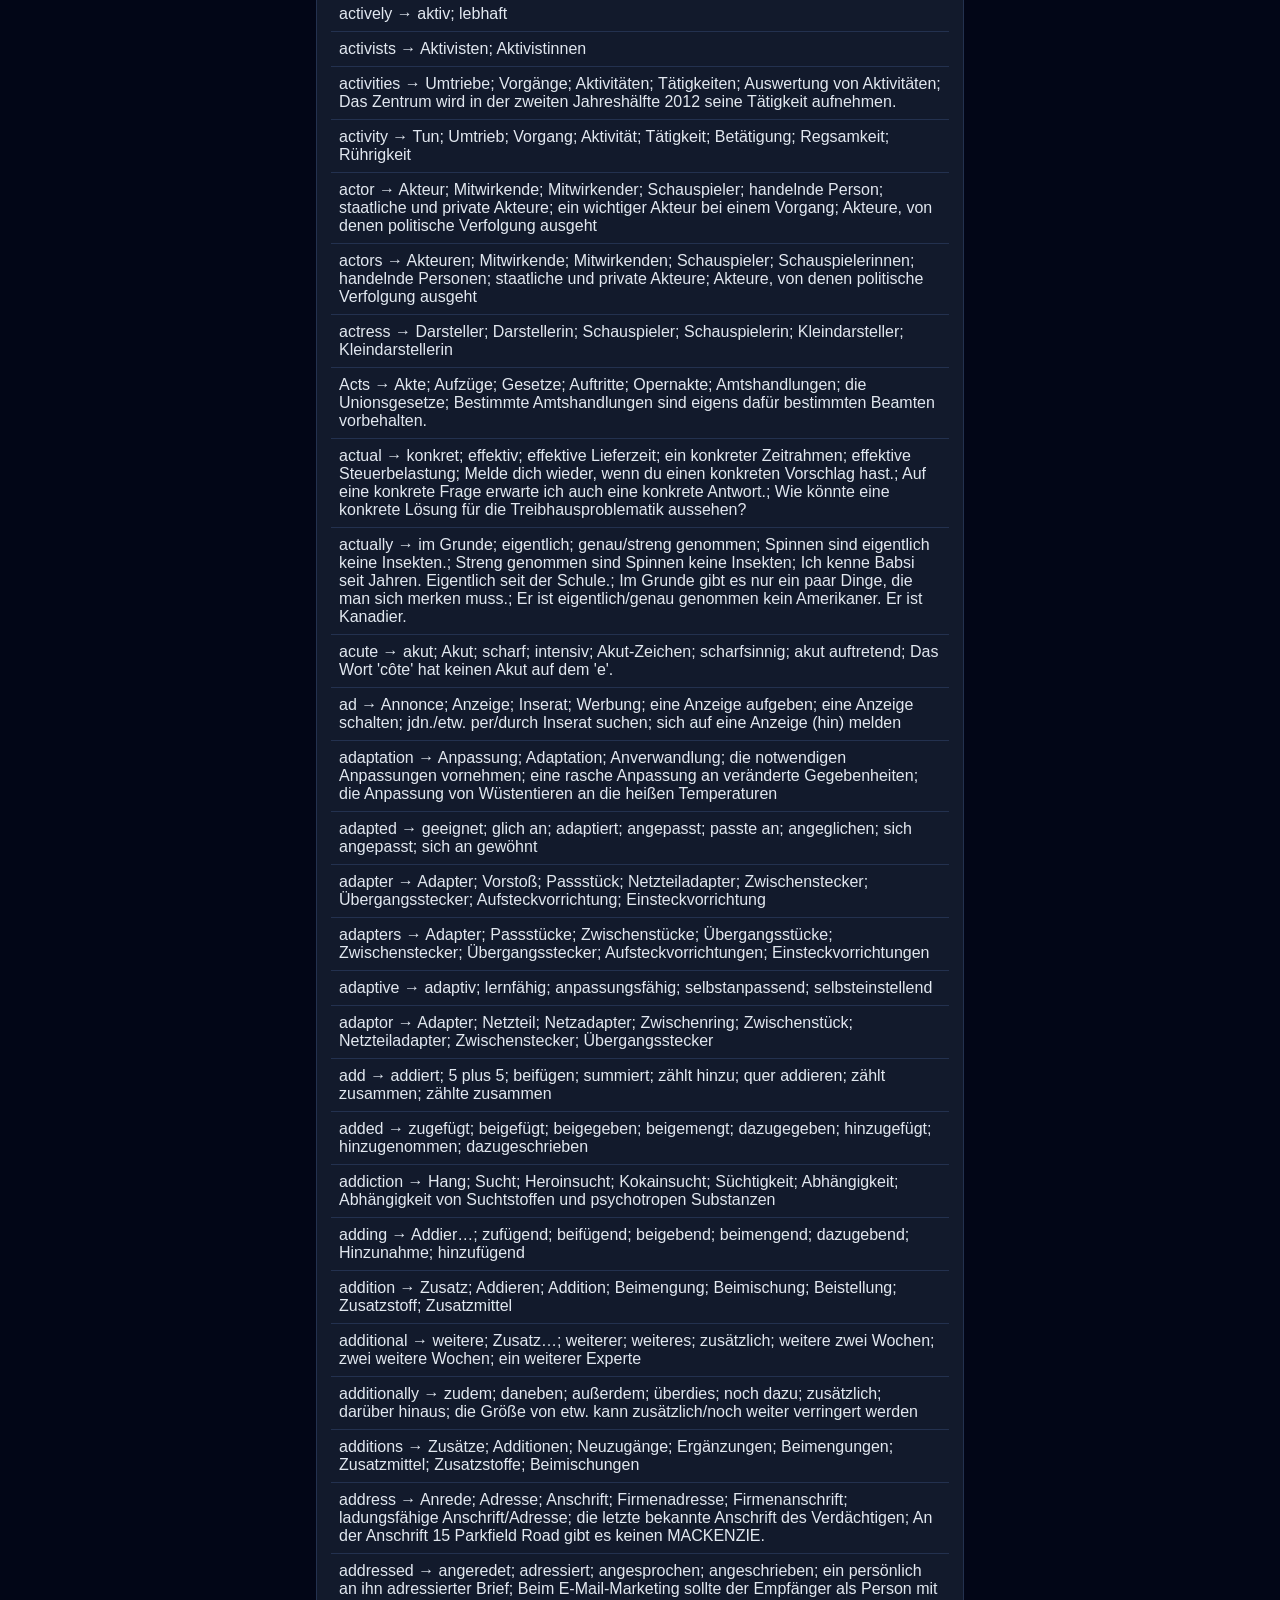
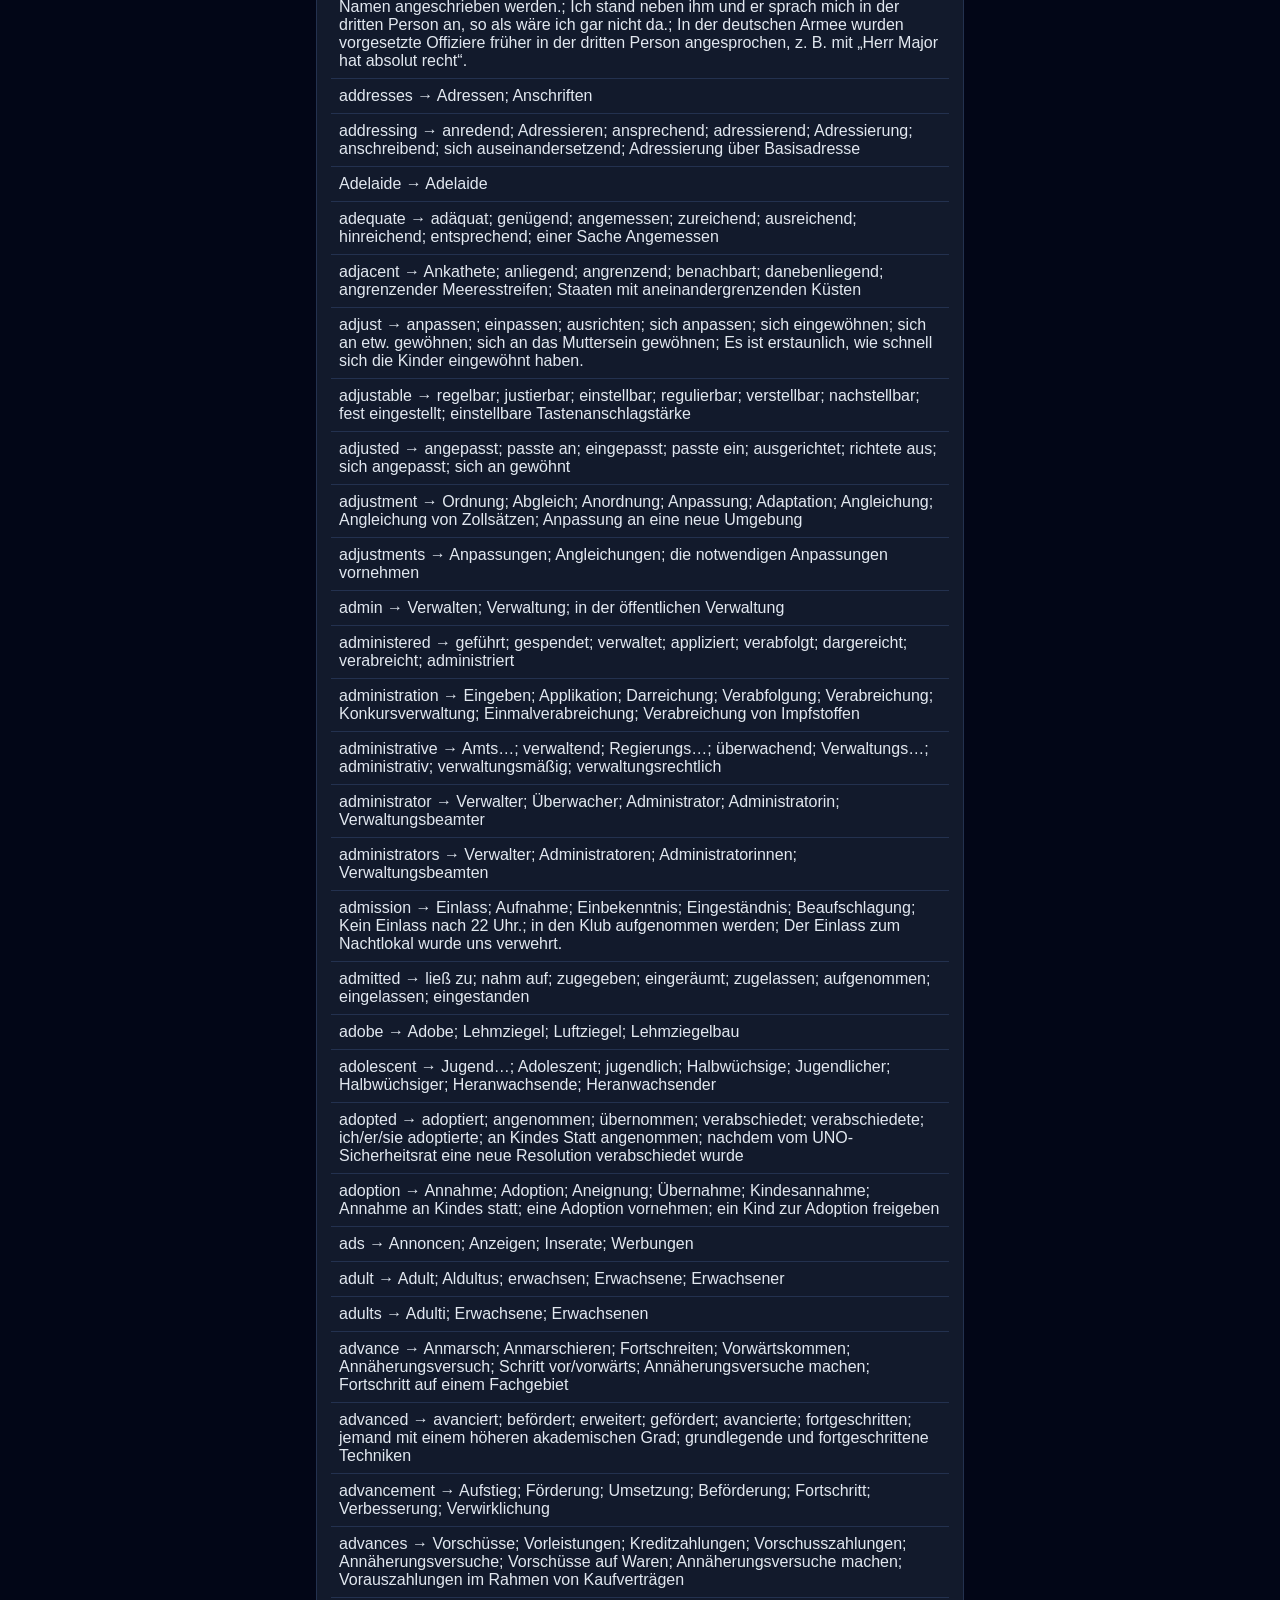
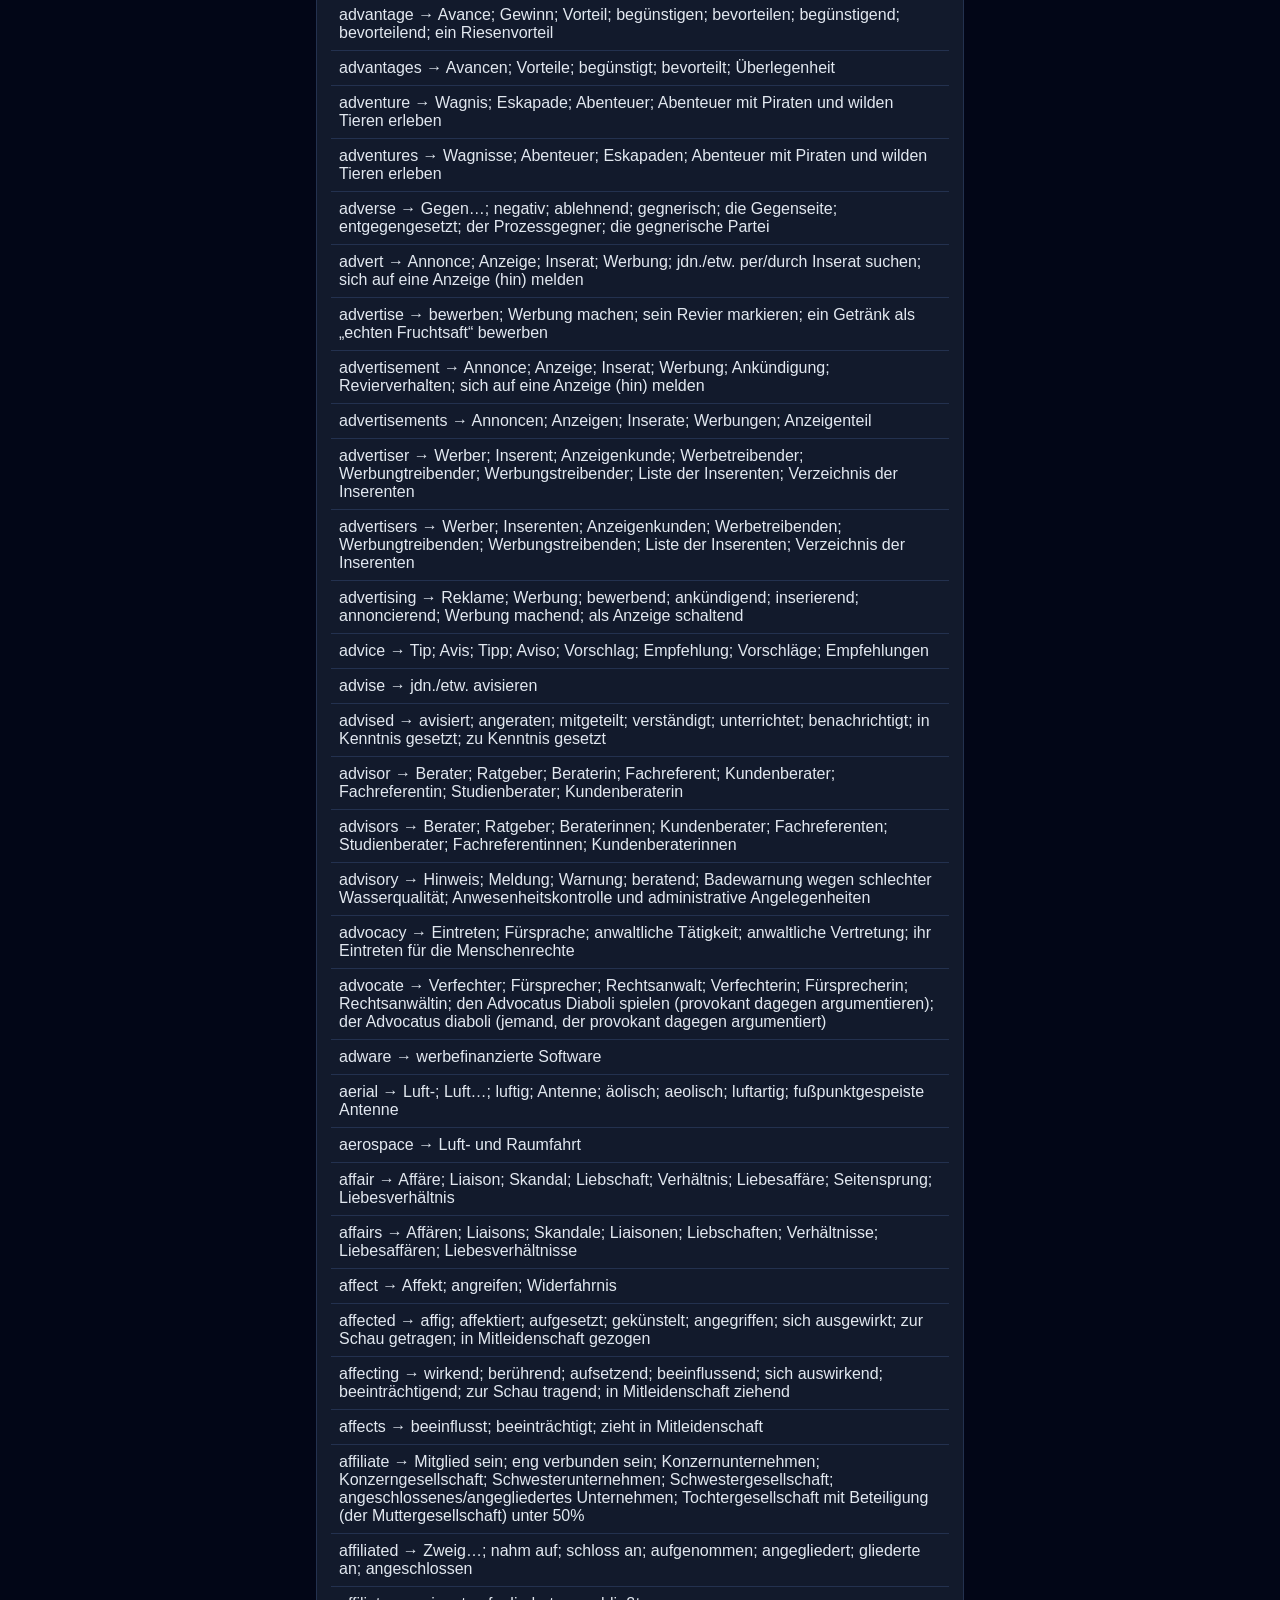
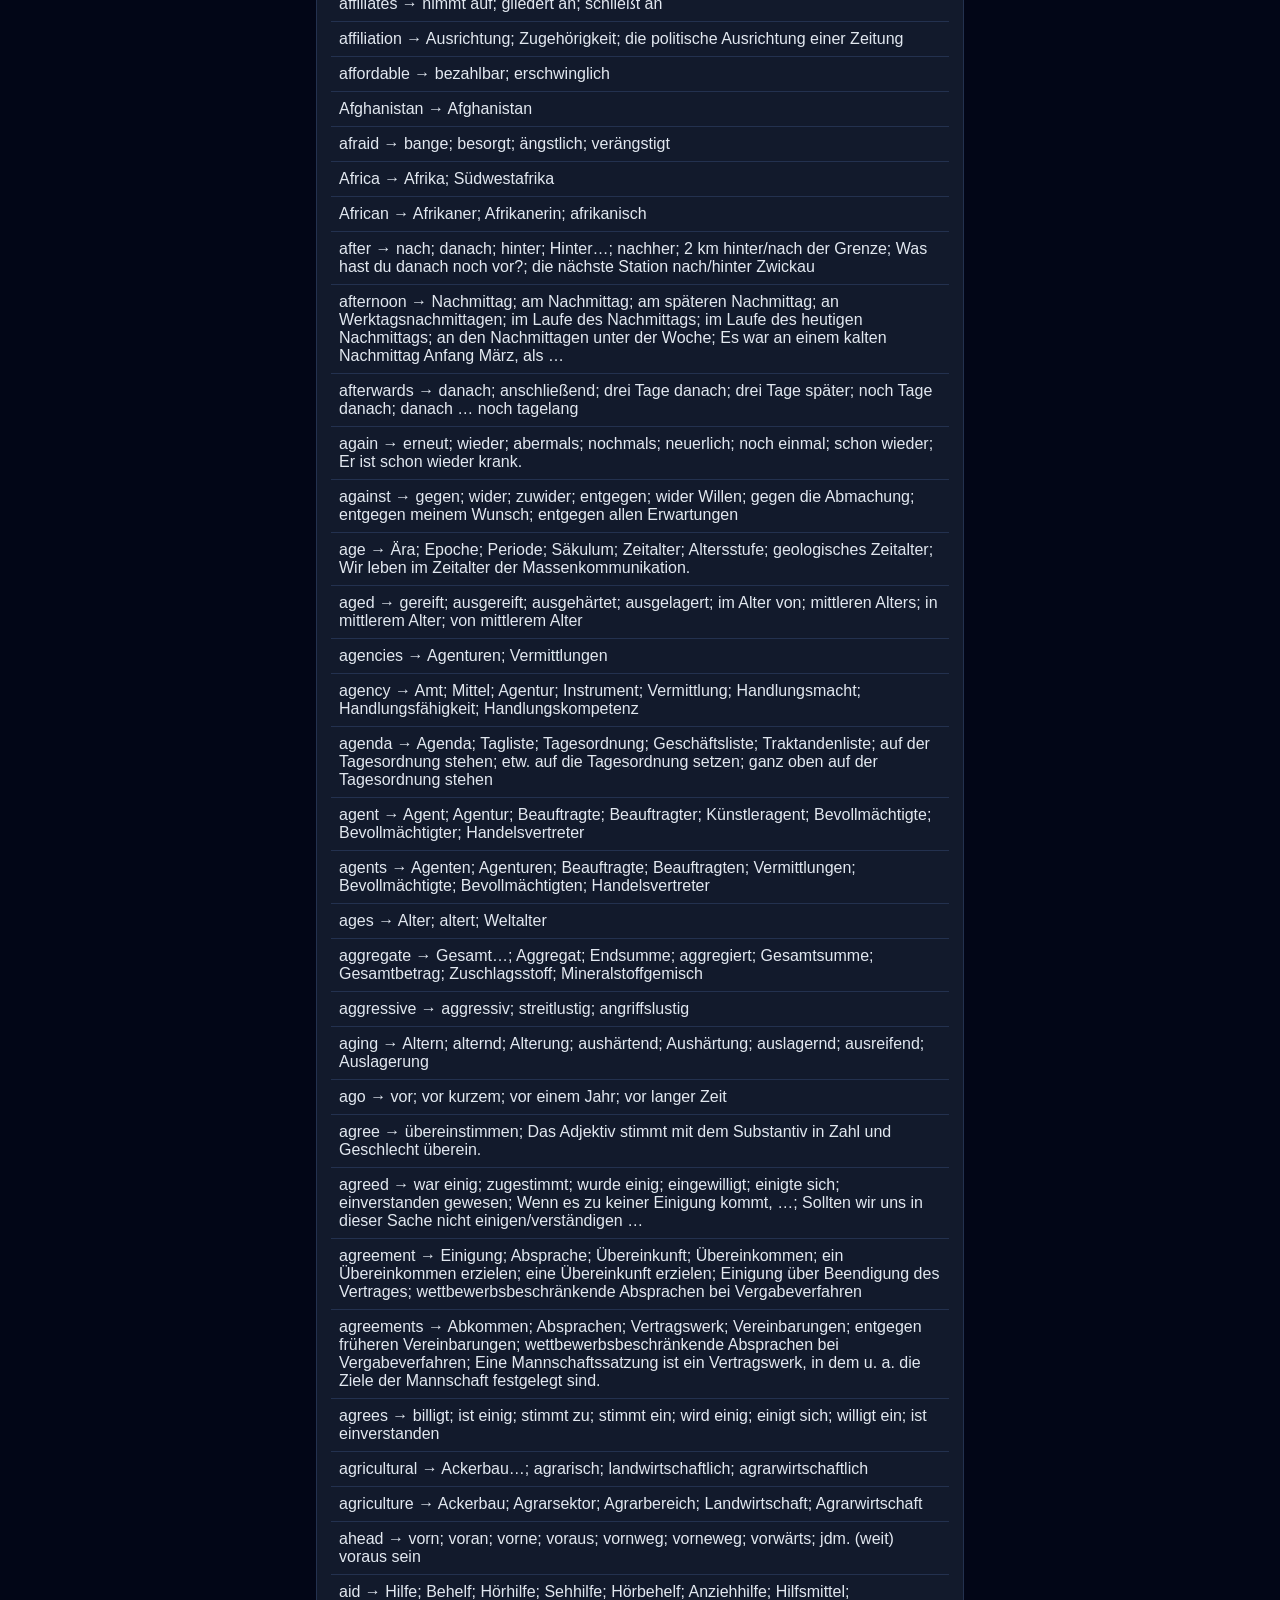
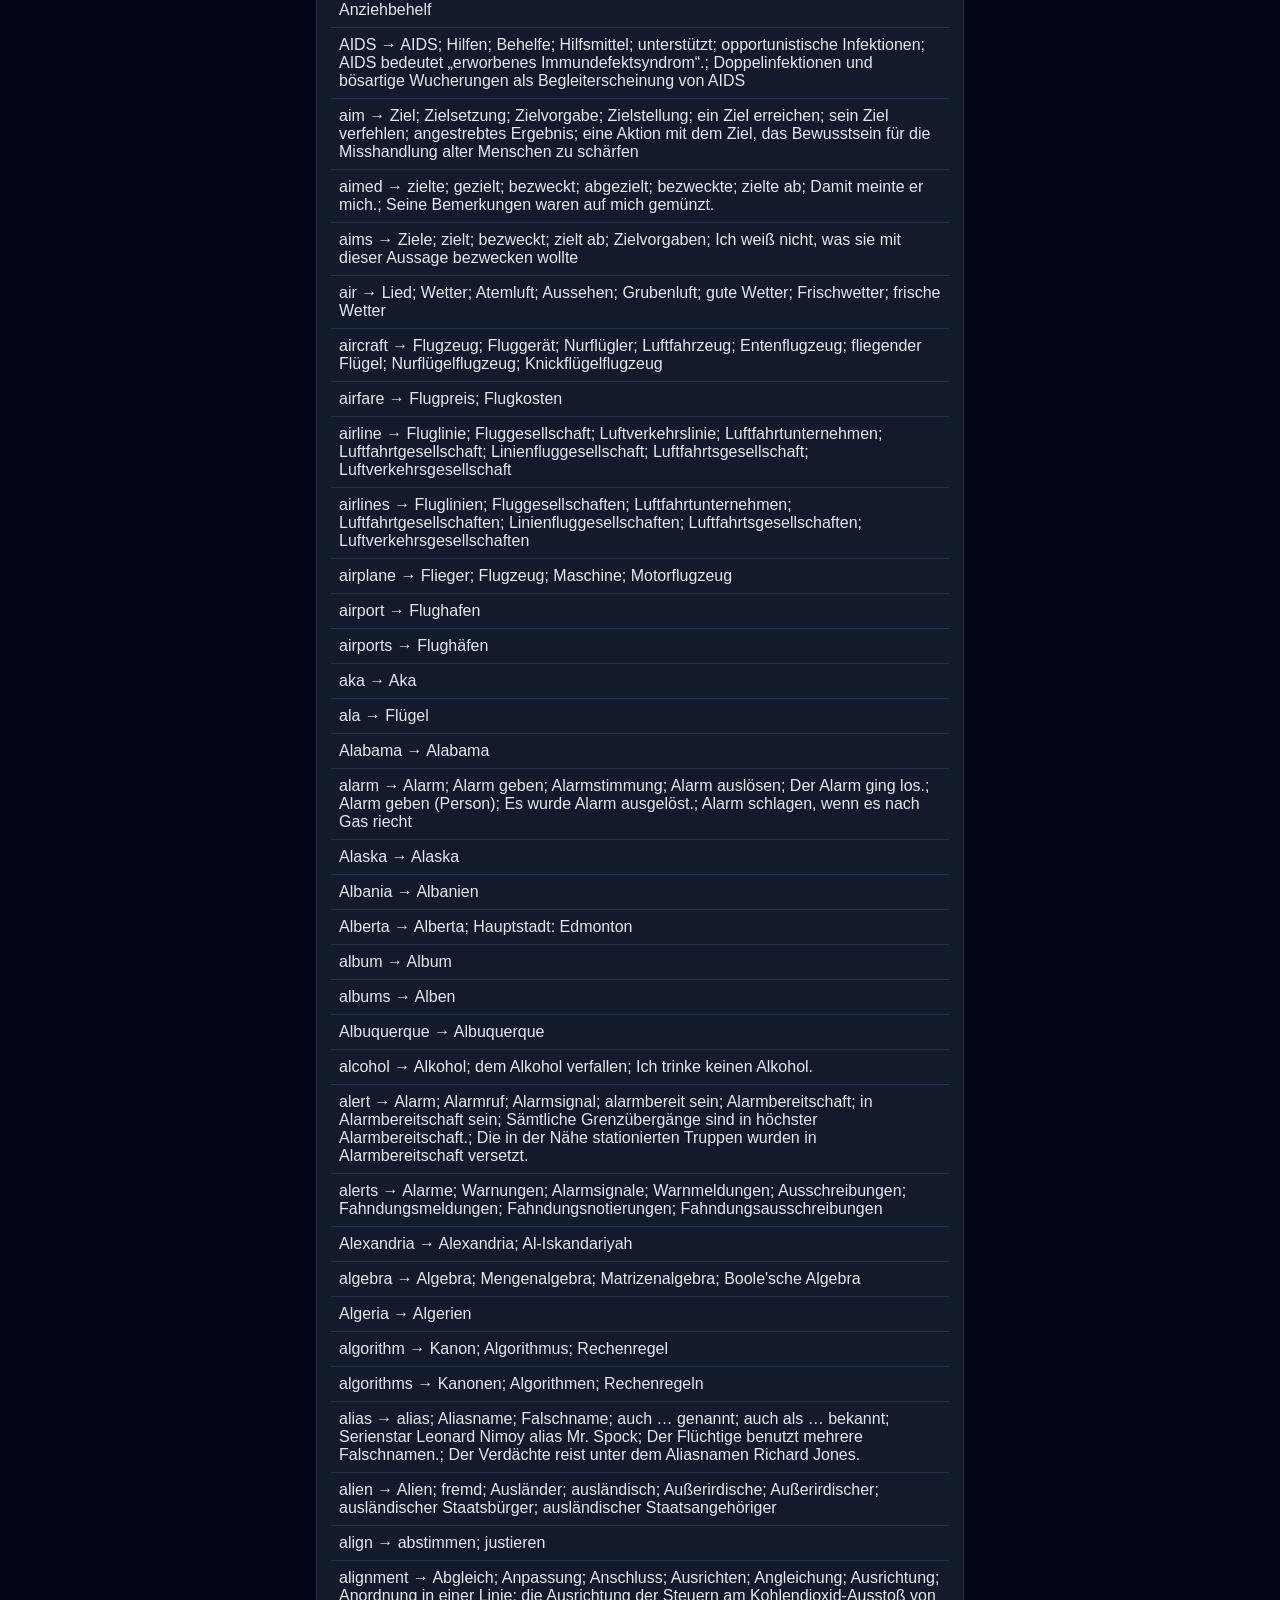
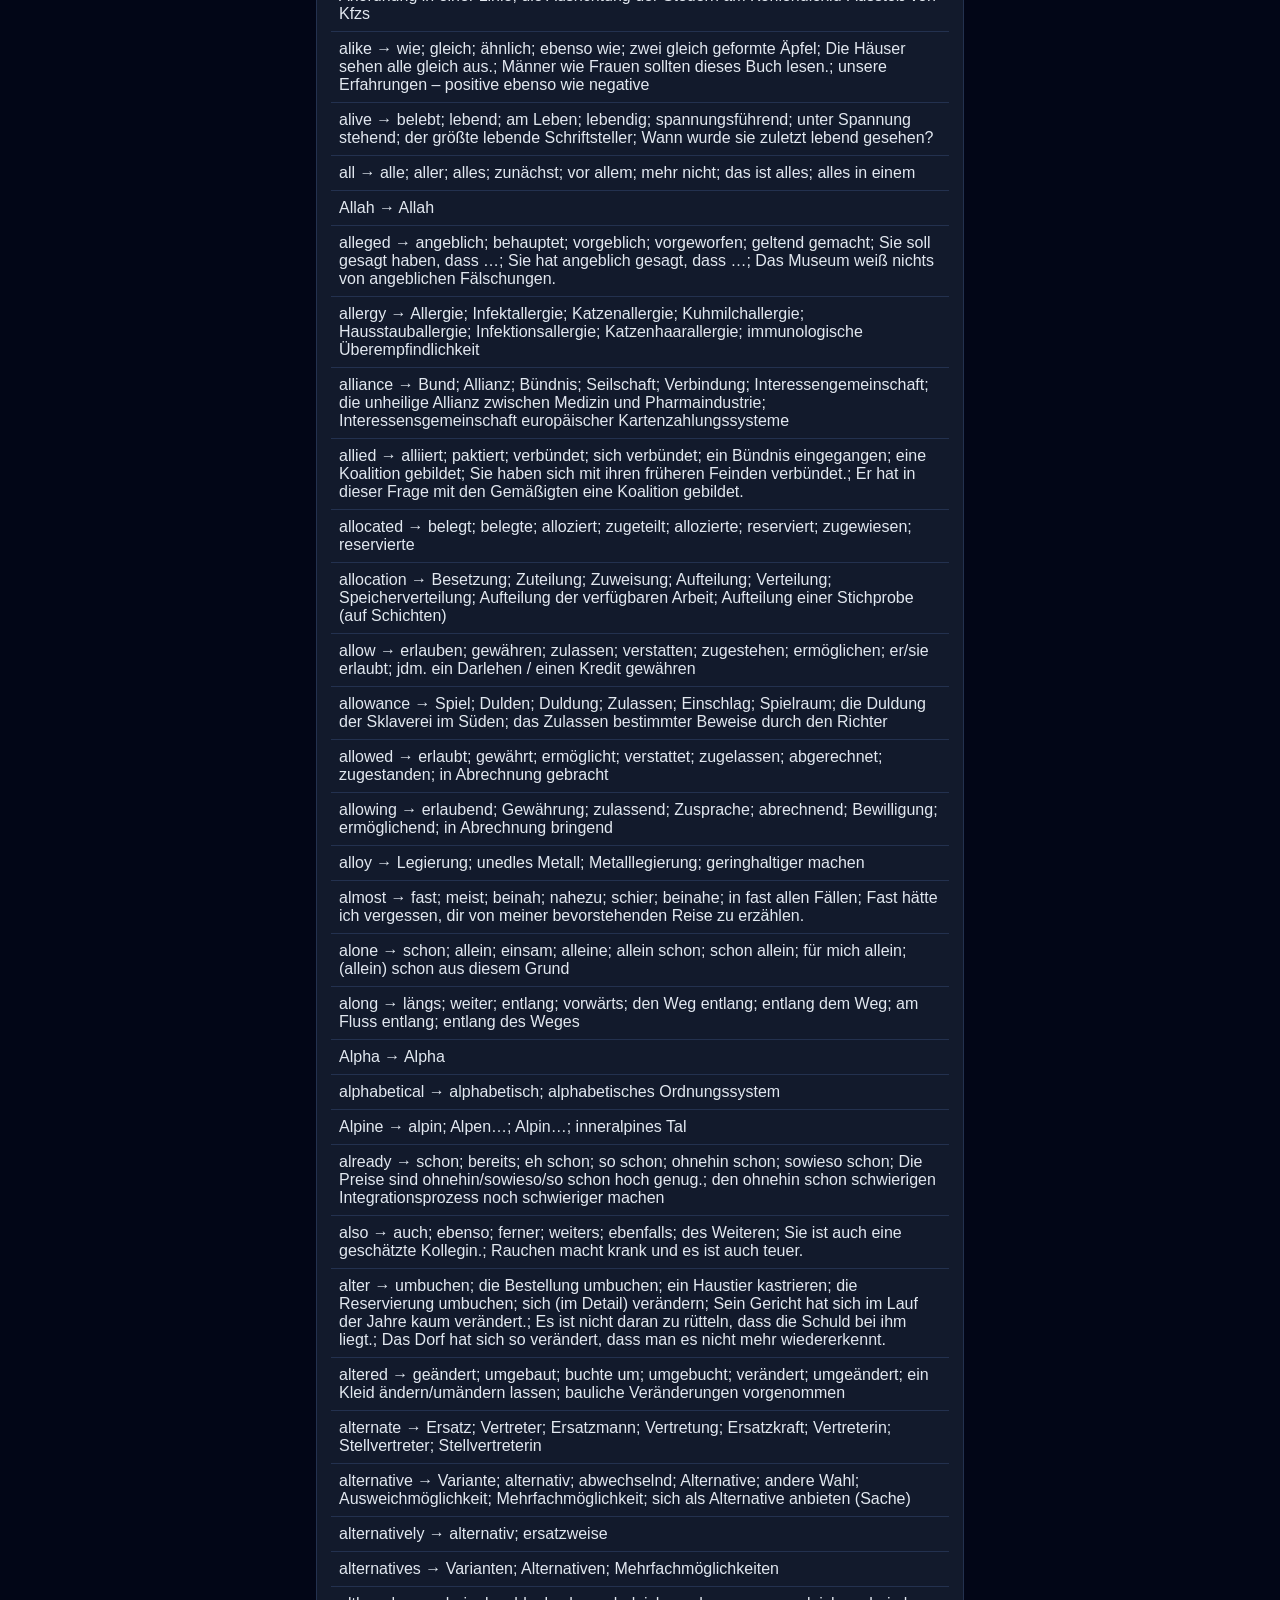
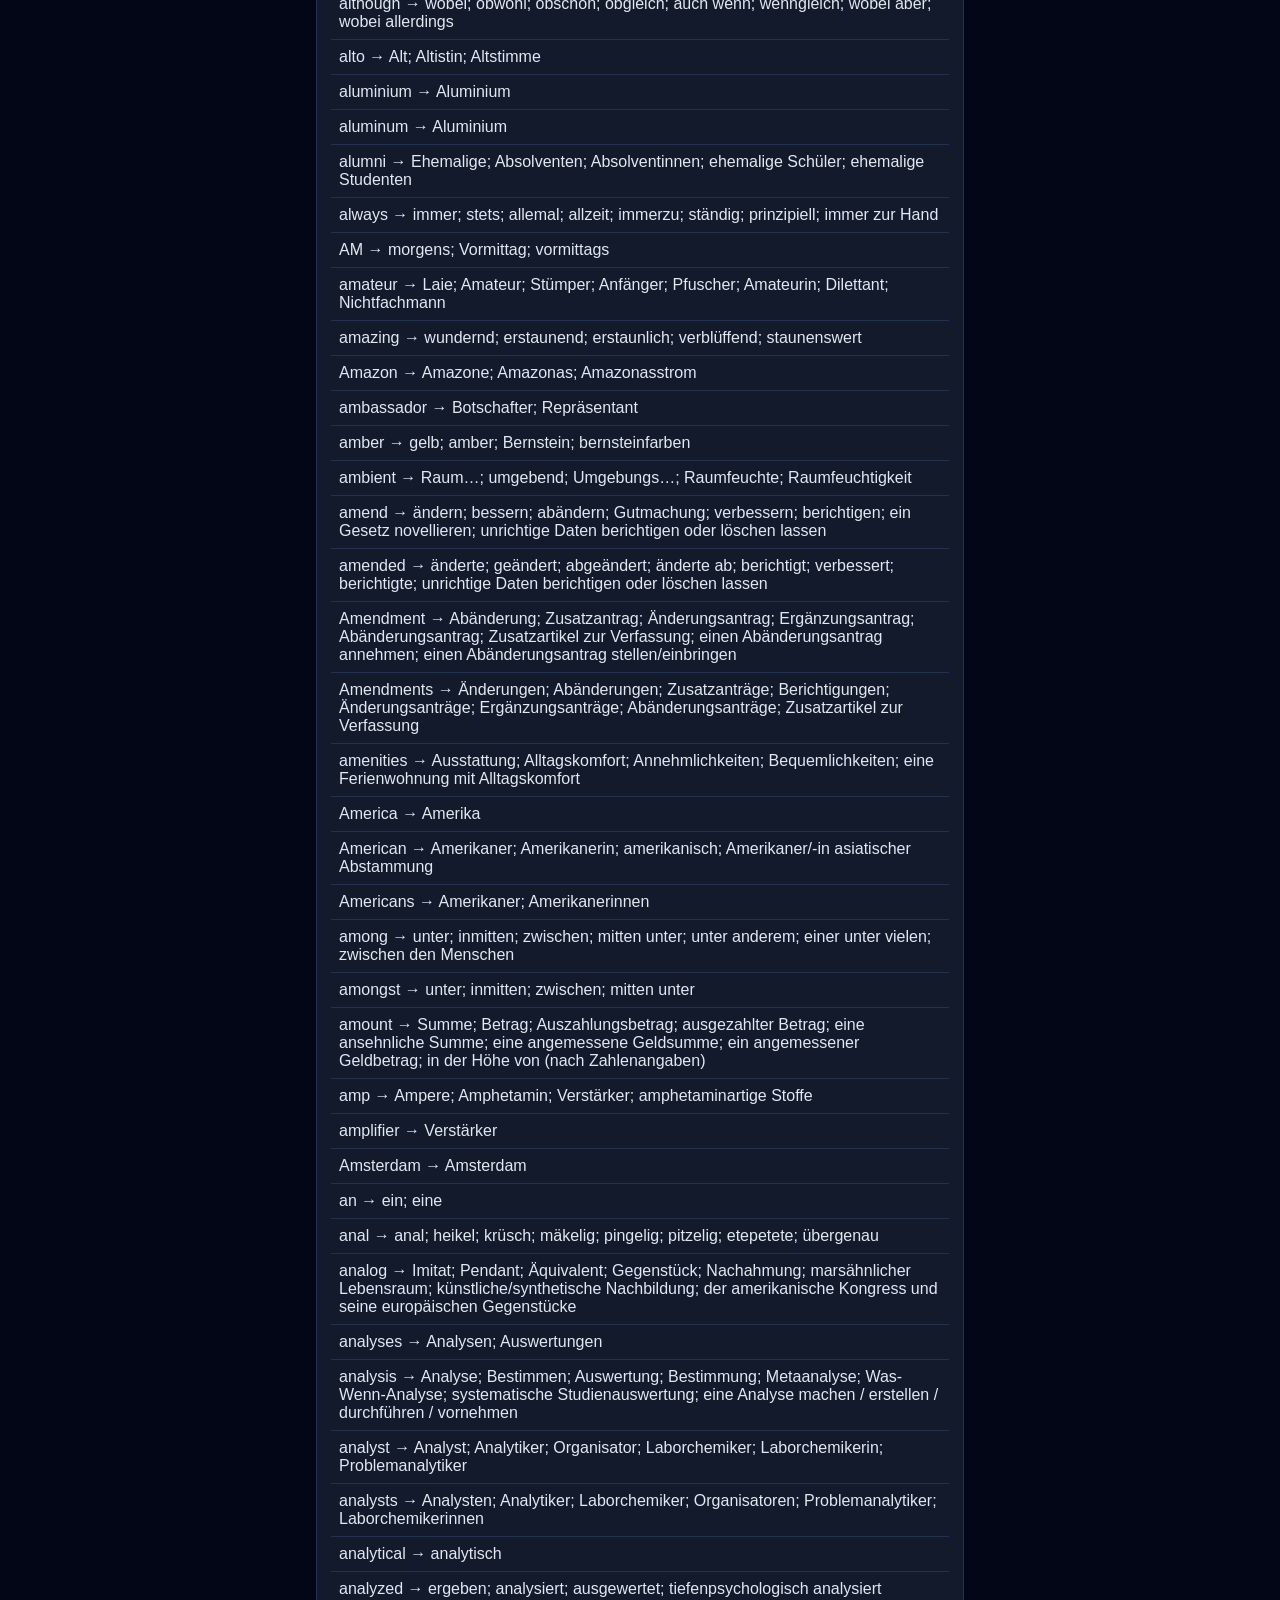
==== commit c678af9b: "Fix MiniMax response display and add direct AI lookup" ====
--- a/index.html
+++ b/index.html
@@ -30,6 +30,7 @@
       <div class="topbar">
         <label>搜尋英文</label>
         <input id="searchInput" type="search" placeholder="例如：apple, ticket" />
+        <button id="aiSearchBtn" type="button">AI 直接查詞</button>
       </div>
       <nav id="alphabetNav" class="alphabet" aria-label="依英文字母瀏覽"></nav>
       <div id="browseHeading" class="browse-heading"></div>
@@ -55,7 +56,7 @@
     </section>
   </main>
 
-  <script src="config.js?v=13"></script>
-  <script src="app.js?v=13"></script>
+  <script src="config.js?v=14"></script>
+  <script src="app.js?v=14"></script>
 </body>
 </html>
